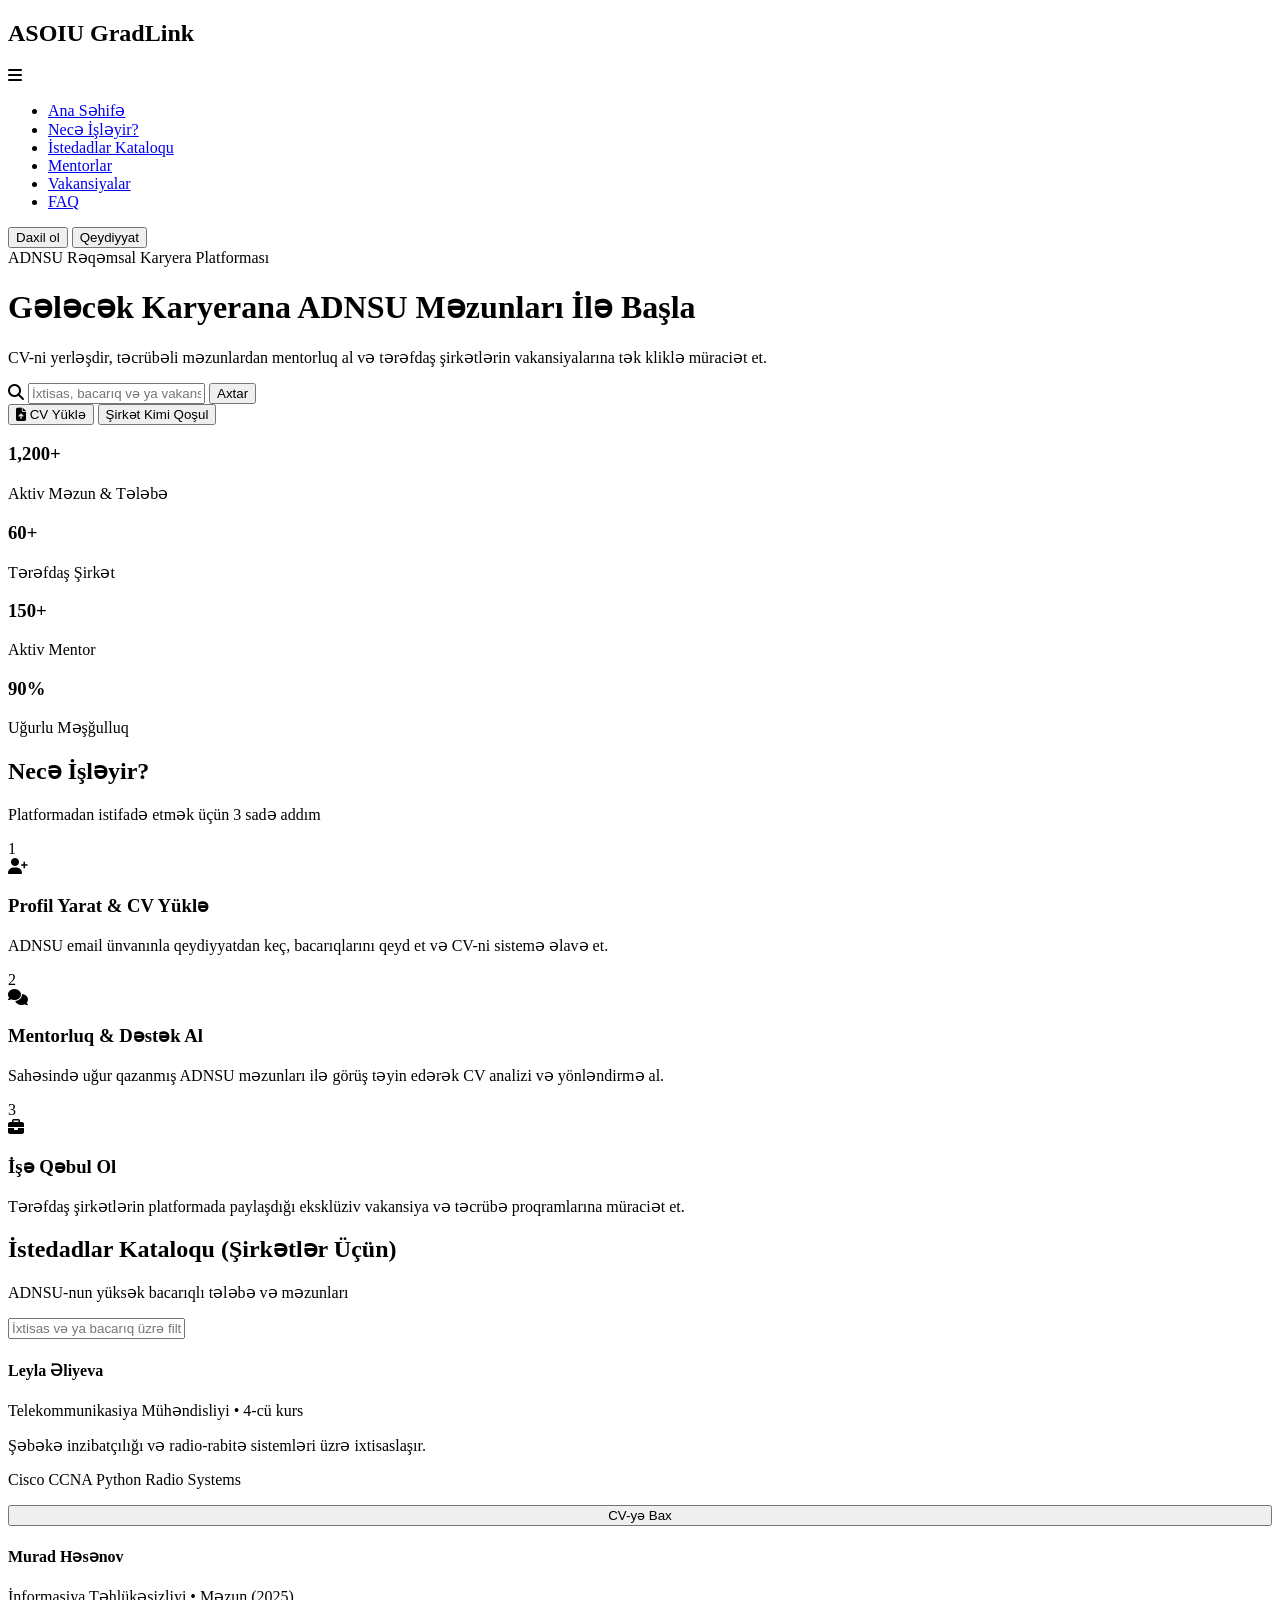
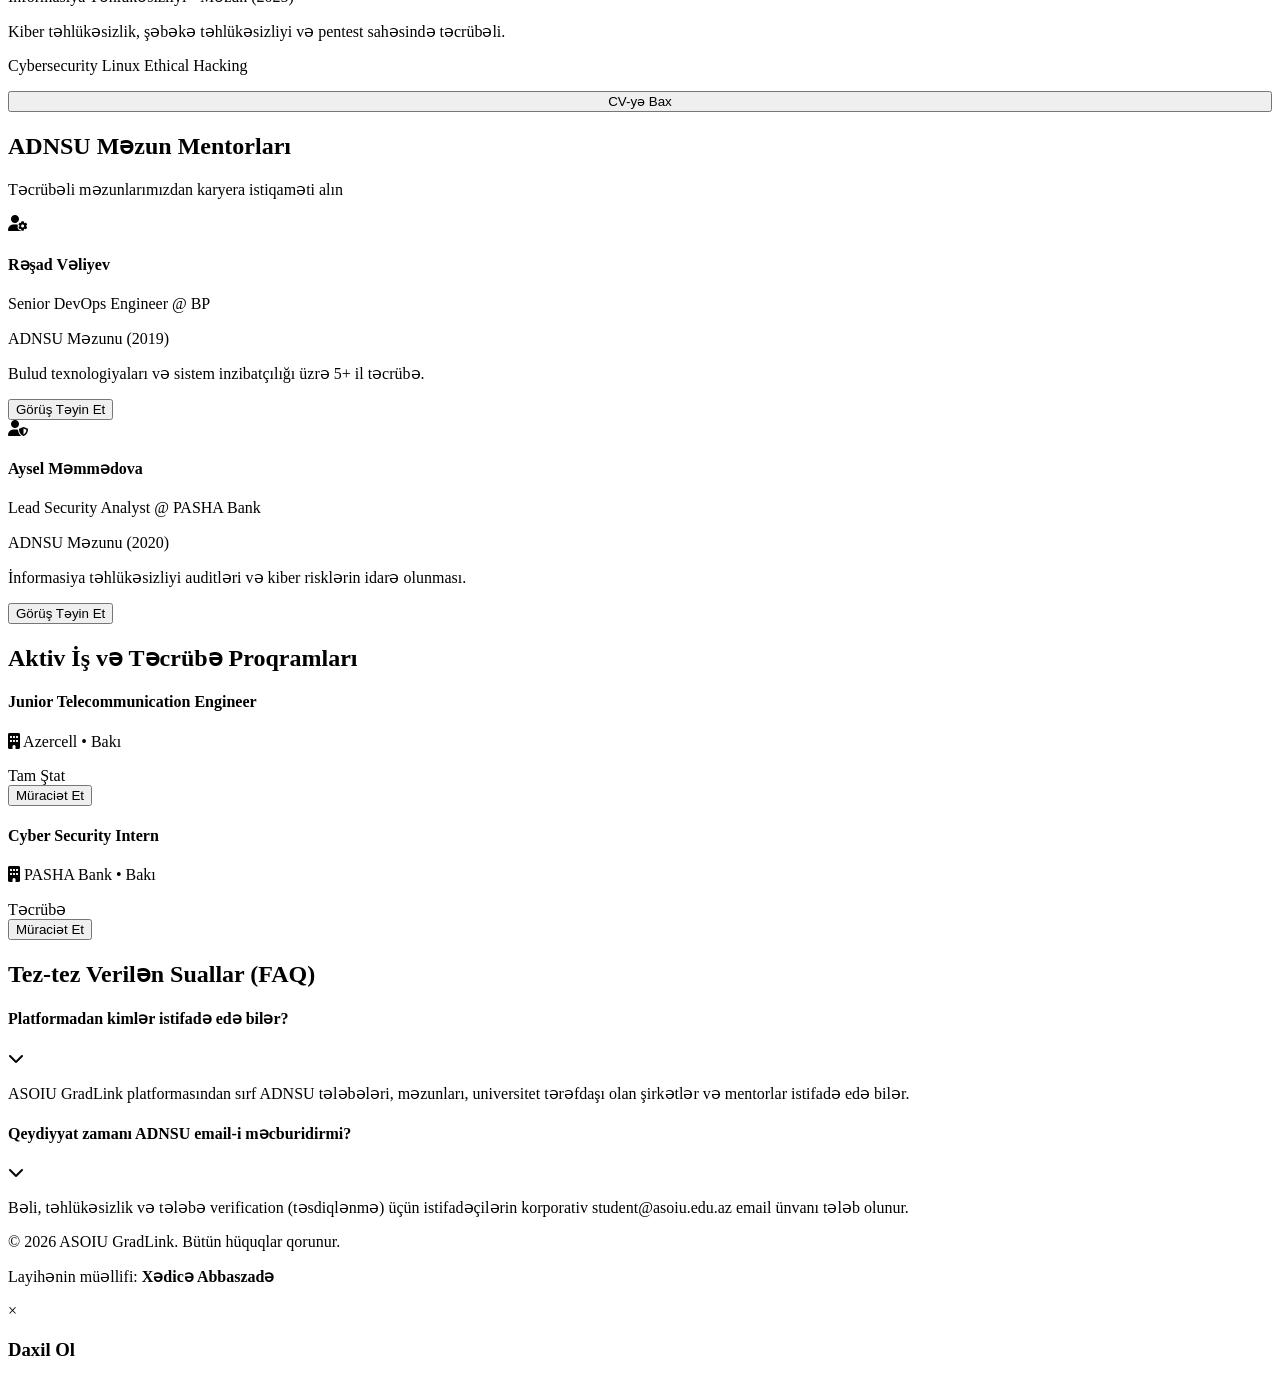
==== index.html @ 4b4f71f3 "Add initial index.html for ASOIU GradLink" ====
<!DOCTYPE html>
<html lang="az">
<head>
  <meta charset="UTF-8">
  <meta name="viewport" content="width=device-width, initial-scale=1.0">
  <title>ASOIU GradLink | Məzun və Karyera Portalı</title>
  <link rel="stylesheet" href="style.css">
  <link rel="stylesheet" href="https://cdnjs.cloudflare.com/ajax/libs/font-awesome/6.4.0/css/all.min.css">
</head>
<body>

  <!-- Navbar -->
  <nav class="navbar">
    <div class="logo">
      <h2>ASOIU <span>GradLink</span></h2>
    </div>
    
    <div class="menu-toggle" id="mobile-menu-btn">
      <i class="fa-solid fa-bars"></i>
    </div>

    <ul class="nav-links" id="nav-links">
      <li><a href="#hero" class="active">Ana Səhifə</a></li>
      <li><a href="#how-it-works">Necə İşləyir?</a></li>
      <li><a href="#talents">İstedadlar Kataloqu</a></li>
      <li><a href="#mentors">Mentorlar</a></li>
      <li><a href="#vacancies">Vakansiyalar</a></li>
      <li><a href="#faq">FAQ</a></li>
    </ul>

    <div class="nav-buttons">
      <button class="btn btn-outline" onclick="openModal('login')">Daxil ol</button>
      <button class="btn btn-accent" onclick="openModal('register')">Qeydiyyat</button>
    </div>
  </nav>

  <!-- Clean Minimal Hero Section -->
  <header id="hero" class="hero">
    <div class="hero-content">
      <span class="hero-badge">ADNSU Rəqəmsal Karyera Platforması</span>
      <h1>Gələcək Karyerana ADNSU Məzunları İlə Başla</h1>
      <p>CV-ni yerləşdir, təcrübəli məzunlardan mentorluq al və tərəfdaş şirkətlərin vakansiyalarına tək kliklə müraciət et.</p>
      
      <div class="hero-search-box">
        <i class="fa-solid fa-magnifying-glass search-icon"></i>
        <input type="text" id="heroSearchInput" placeholder="İxtisas, bacarıq və ya vakansiya axtar (məs: Telekommunikasiya, Python)...">
        <button class="btn btn-accent" onclick="searchFromHero()">Axtar</button>
      </div>

      <div class="hero-btns">
        <button class="btn btn-accent btn-lg" onclick="openModal('cv-upload')"><i class="fa-solid fa-file-arrow-up"></i> CV Yüklə</button>
        <button class="btn btn-outline-hero btn-lg" onclick="openModal('register')">Şirkət Kimi Qoşul</button>
      </div>
    </div>
  </header>

  <!-- Stats Bar -->
  <section class="stats-bar">
    <div class="stat-item">
      <h3>1,200+</h3>
      <p>Aktiv Məzun & Tələbə</p>
    </div>
    <div class="stat-item">
      <h3>60+</h3>
      <p>Tərəfdaş Şirkət</p>
    </div>
    <div class="stat-item">
      <h3>150+</h3>
      <p>Aktiv Mentor</p>
    </div>
    <div class="stat-item">
      <h3>90%</h3>
      <p>Uğurlu Məşğulluq</p>
    </div>
  </section>

  <!-- Necə İşləyir? Section -->
  <section id="how-it-works" class="how-section">
    <h2 class="section-title">Necə İşləyir?</h2>
    <p class="section-subtitle">Platformadan istifadə etmək üçün 3 sadə addım</p>
    
    <div class="steps-grid">
      <div class="step-card">
        <div class="step-num">1</div>
        <i class="fa-solid fa-user-plus step-icon"></i>
        <h3>Profil Yarat & CV Yüklə</h3>
        <p>ADNSU email ünvanınla qeydiyyatdan keç, bacarıqlarını qeyd et və CV-ni sistemə əlavə et.</p>
      </div>
      <div class="step-card">
        <div class="step-num">2</div>
        <i class="fa-solid fa-comments step-icon"></i>
        <h3>Mentorluq & Dəstək Al</h3>
        <p>Sahəsində uğur qazanmış ADNSU məzunları ilə görüş təyin edərək CV analizi və yönləndirmə al.</p>
      </div>
      <div class="step-card">
        <div class="step-num">3</div>
        <i class="fa-solid fa-briefcase step-icon"></i>
        <h3>İşə Qəbul Ol</h3>
        <p>Tərəfdaş şirkətlərin platformada paylaşdığı eksklüziv vakansiya və təcrübə proqramlarına müraciət et.</p>
      </div>
    </div>
  </section>

  <!-- Məzunlar və Tələbələr Kataloqu -->
  <section id="talents" class="talent-section">
    <h2 class="section-title">İstedadlar Kataloqu (Şirkətlər Üçün)</h2>
    <p class="section-subtitle">ADNSU-nun yüksək bacarıqlı tələbə və məzunları</p>
    
    <div class="filter-bar">
      <input type="text" id="searchInput" placeholder="İxtisas və ya bacarıq üzrə filtr et..." onkeyup="filterTalents()">
    </div>

    <div class="students-grid" id="studentsGrid">
      <div class="student-card" data-title="Telekommunikasiya Mühəndisliyi Python Networking">
        <div class="student-header">
          <h4>Leyla Əliyeva</h4>
          <p class="student-major">Telekommunikasiya Mühəndisliyi • 4-cü kurs</p>
        </div>
        <p>Şəbəkə inzibatçılığı və radio-rabitə sistemləri üzrə ixtisaslaşır.</p>
        <div class="skills-tags">
          <span class="tag">Cisco CCNA</span>
          <span class="tag">Python</span>
          <span class="tag">Radio Systems</span>
        </div>
        <button class="btn btn-outline" style="width: 100%; margin-top: 1rem;" onclick="alert('CV baxış rejimi tezliklə aktiv olacaq.')">CV-yə Bax</button>
      </div>

      <div class="student-card" data-title="İnformasiya Təhlükəsizliyi Cybersecurity Linux">
        <div class="student-header">
          <h4>Murad Həsənov</h4>
          <p class="student-major">İnformasiya Təhlükəsizliyi • Məzun (2025)</p>
        </div>
        <p>Kiber təhlükəsizlik, şəbəkə təhlükəsizliyi və pentest sahəsində təcrübəli.</p>
        <div class="skills-tags">
          <span class="tag">Cybersecurity</span>
          <span class="tag">Linux</span>
          <span class="tag">Ethical Hacking</span>
        </div>
        <button class="btn btn-outline" style="width: 100%; margin-top: 1rem;" onclick="alert('CV baxış rejimi tezliklə aktiv olacaq.')">CV-yə Bax</button>
      </div>
    </div>
  </section>

  <!-- Mentors Section -->
  <section id="mentors" class="mentors-section">
    <h2 class="section-title">ADNSU Məzun Mentorları</h2>
    <p class="section-subtitle">Təcrübəli məzunlarımızdan karyera istiqaməti alın</p>

    <div class="mentors-grid">
      <div class="mentor-card">
        <div class="mentor-info">
          <i class="fa-solid fa-user-gear mentor-avatar"></i>
          <div>
            <h4>Rəşad Vəliyev</h4>
            <p class="mentor-role">Senior DevOps Engineer @ BP</p>
            <p class="mentor-grad">ADNSU Məzunu (2019)</p>
          </div>
        </div>
        <p class="mentor-bio">Bulud texnologiyaları və sistem inzibatçılığı üzrə 5+ il təcrübə.</p>
        <button class="btn btn-accent-sm" onclick="alert('Mentorla sessiya təyin etmək üçün giriş edin.')">Görüş Təyin Et</button>
      </div>

      <div class="mentor-card">
        <div class="mentor-info">
          <i class="fa-solid fa-user-shield mentor-avatar"></i>
          <div>
            <h4>Aysel Məmmədova</h4>
            <p class="mentor-role">Lead Security Analyst @ PASHA Bank</p>
            <p class="mentor-grad">ADNSU Məzunu (2020)</p>
          </div>
        </div>
        <p class="mentor-bio">İnformasiya təhlükəsizliyi auditləri və kiber risklərin idarə olunması.</p>
        <button class="btn btn-accent-sm" onclick="alert('Mentorla sessiya təyin etmək üçün giriş edin.')">Görüş Təyin Et</button>
      </div>
    </div>
  </section>

  <!-- Vacancies Section -->
  <section id="vacancies" class="vacancies">
    <h2 class="section-title">Aktiv İş və Təcrübə Proqramları</h2>
    <div class="job-list">
      <div class="job-card">
        <div>
          <h4>Junior Telecommunication Engineer</h4>
          <p class="company-name"><i class="fa-solid fa-building"></i> Azercell • Bakı</p>
          <span class="badge">Tam Ştat</span>
        </div>
        <button class="btn btn-outline-sm" onclick="alert('Müraciətiniz qeydə alındı!')">Müraciət Et</button>
      </div>

      <div class="job-card">
        <div>
          <h4>Cyber Security Intern</h4>
          <p class="company-name"><i class="fa-solid fa-building"></i> PASHA Bank • Bakı</p>
          <span class="badge badge-intern">Təcrübə</span>
        </div>
        <button class="btn btn-outline-sm" onclick="alert('Müraciətiniz qeydə alındı!')">Müraciət Et</button>
      </div>
    </div>
  </section>

  <!-- FAQ Section -->
  <section id="faq" class="faq-section">
    <h2 class="section-title">Tez-tez Verilən Suallar (FAQ)</h2>
    <div class="faq-accordion">
      <div class="faq-item">
        <div class="faq-question" onclick="toggleFaq(this)">
          <h4>Platformadan kimlər istifadə edə bilər?</h4>
          <i class="fa-solid fa-chevron-down"></i>
        </div>
        <div class="faq-answer">
          <p>ASOIU GradLink platformasından sırf ADNSU tələbələri, məzunları, universitet tərəfdaşı olan şirkətlər və mentorlar istifadə edə bilər.</p>
        </div>
      </div>

      <div class="faq-item">
        <div class="faq-question" onclick="toggleFaq(this)">
          <h4>Qeydiyyat zamanı ADNSU email-i məcburidirmi?</h4>
          <i class="fa-solid fa-chevron-down"></i>
        </div>
        <div class="faq-answer">
          <p>Bəli, təhlükəsizlik və tələbə verification (təsdiqlənmə) üçün istifadəçilərin korporativ student@asoiu.edu.az email ünvanı tələb olunur.</p>
        </div>
      </div>
    </div>
  </section>

  <!-- Footer -->
  <footer>
    <div class="footer-content">
      <p>&copy; 2026 ASOIU GradLink. Bütün hüquqlar qorunur.</p>
      <p class="creator-credit">Layihənin müəllifi: <strong>Xədicə Abbaszadə</strong></p>
    </div>
  </footer>

  <!-- Dynamic Modal -->
  <div id="modal" class="modal">
    <div class="modal-content">
      <span class="close-btn" onclick="closeModal()">&times;</span>
      <h3 id="modal-title">Daxil Ol</h3>
      <form id="modal-form" class="modal-form" onsubmit="handleFormSubmit(event)">
      </form>
    </div>
  </div>

  <script src="script.js"></script>
</body>
</html>
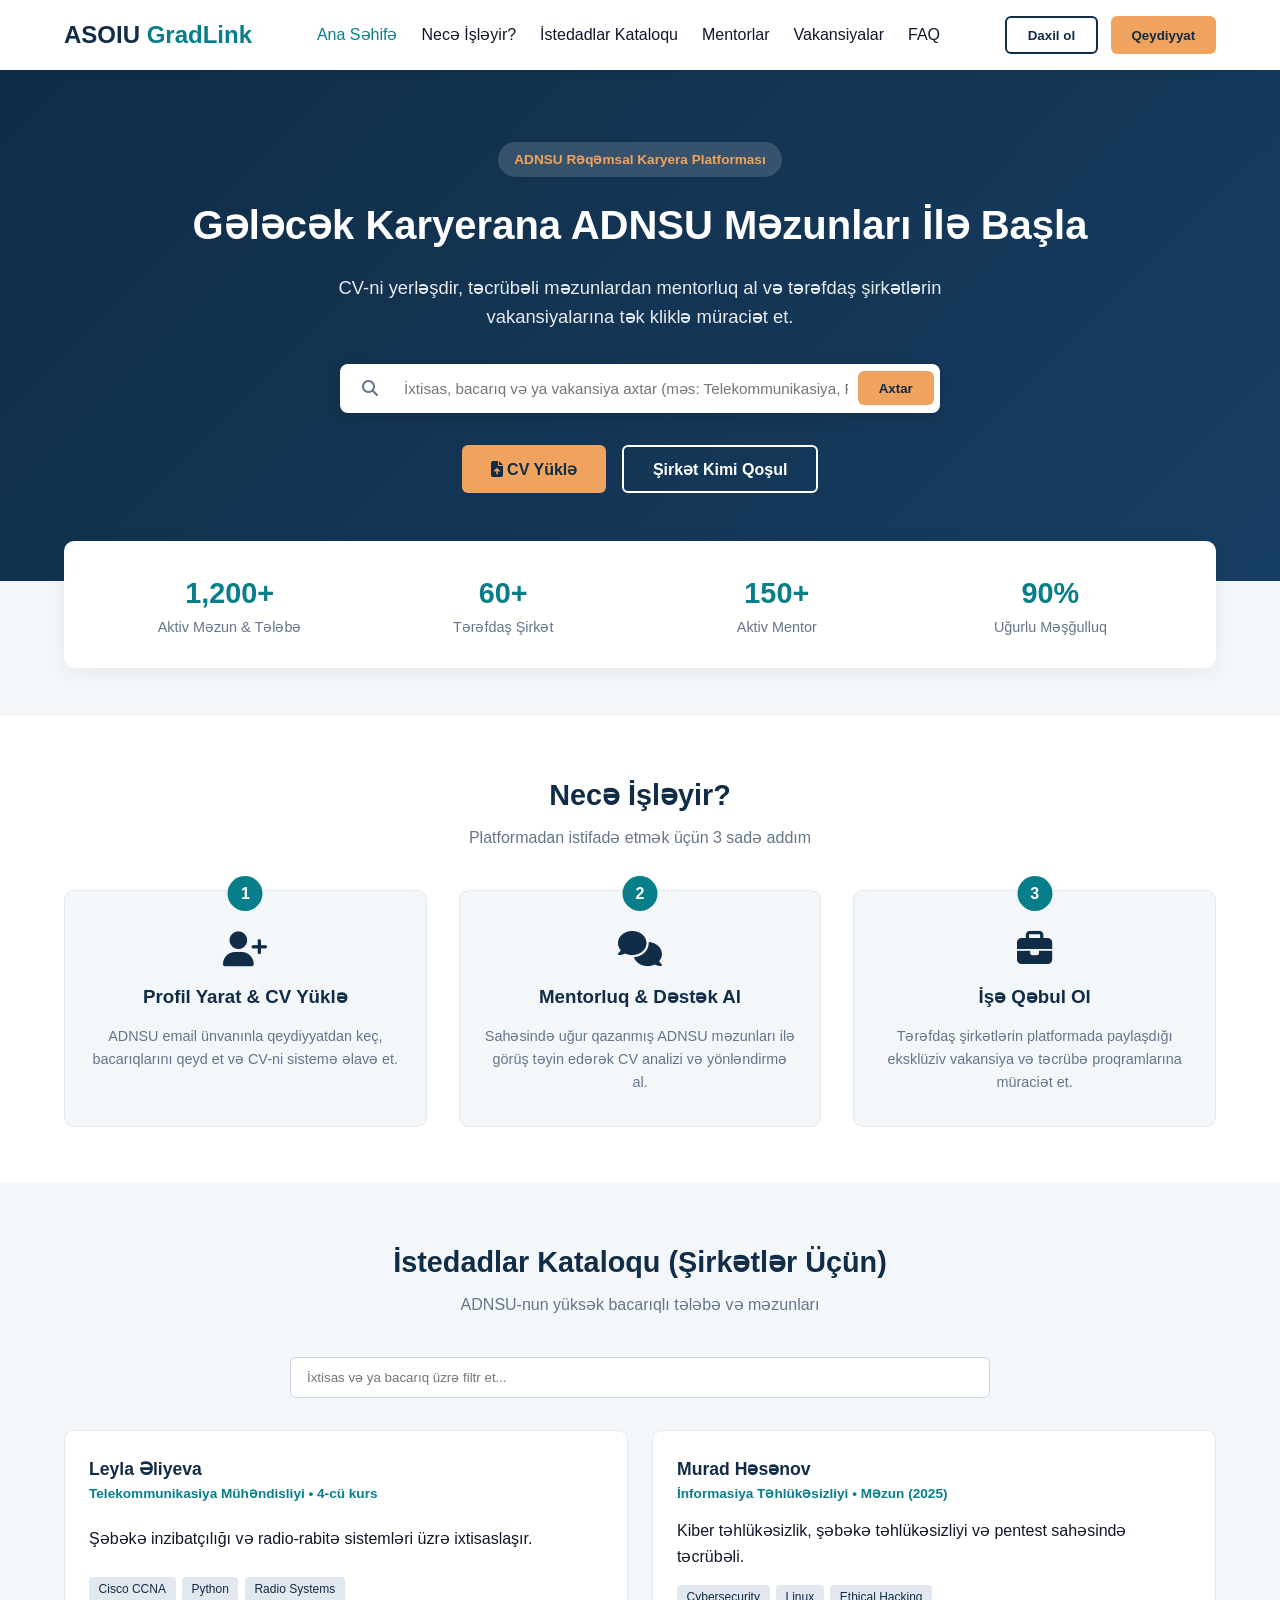
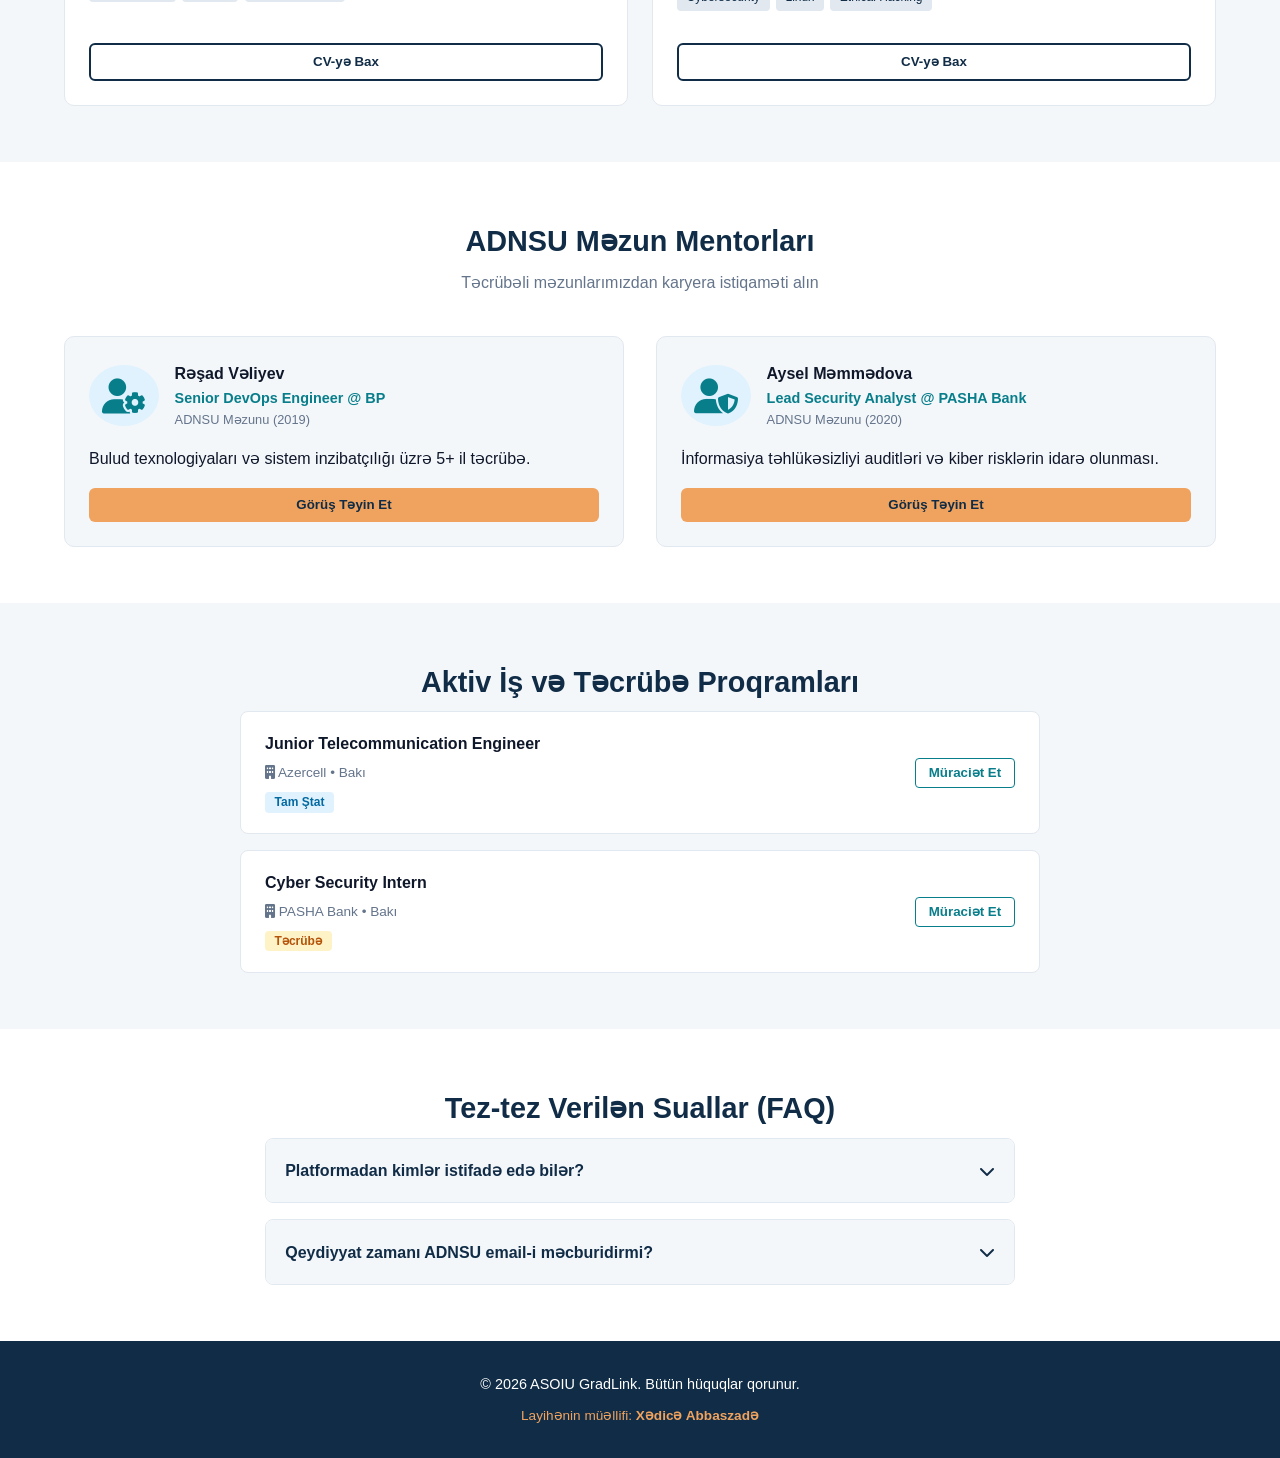
==== commit c687e5b4: "Add files via upload" ====
--- a/index.html
+++ b/index.html
@@ -1,248 +1,248 @@
-<!DOCTYPE html>
-<html lang="az">
-<head>
-  <meta charset="UTF-8">
-  <meta name="viewport" content="width=device-width, initial-scale=1.0">
-  <title>ASOIU GradLink | Məzun və Karyera Portalı</title>
-  <link rel="stylesheet" href="style.css">
-  <link rel="stylesheet" href="https://cdnjs.cloudflare.com/ajax/libs/font-awesome/6.4.0/css/all.min.css">
-</head>
-<body>
-
-  <!-- Navbar -->
-  <nav class="navbar">
-    <div class="logo">
-      <h2>ASOIU <span>GradLink</span></h2>
-    </div>
-    
-    <div class="menu-toggle" id="mobile-menu-btn">
-      <i class="fa-solid fa-bars"></i>
-    </div>
-
-    <ul class="nav-links" id="nav-links">
-      <li><a href="#hero" class="active">Ana Səhifə</a></li>
-      <li><a href="#how-it-works">Necə İşləyir?</a></li>
-      <li><a href="#talents">İstedadlar Kataloqu</a></li>
-      <li><a href="#mentors">Mentorlar</a></li>
-      <li><a href="#vacancies">Vakansiyalar</a></li>
-      <li><a href="#faq">FAQ</a></li>
-    </ul>
-
-    <div class="nav-buttons">
-      <button class="btn btn-outline" onclick="openModal('login')">Daxil ol</button>
-      <button class="btn btn-accent" onclick="openModal('register')">Qeydiyyat</button>
-    </div>
-  </nav>
-
-  <!-- Clean Minimal Hero Section -->
-  <header id="hero" class="hero">
-    <div class="hero-content">
-      <span class="hero-badge">ADNSU Rəqəmsal Karyera Platforması</span>
-      <h1>Gələcək Karyerana ADNSU Məzunları İlə Başla</h1>
-      <p>CV-ni yerləşdir, təcrübəli məzunlardan mentorluq al və tərəfdaş şirkətlərin vakansiyalarına tək kliklə müraciət et.</p>
-      
-      <div class="hero-search-box">
-        <i class="fa-solid fa-magnifying-glass search-icon"></i>
-        <input type="text" id="heroSearchInput" placeholder="İxtisas, bacarıq və ya vakansiya axtar (məs: Telekommunikasiya, Python)...">
-        <button class="btn btn-accent" onclick="searchFromHero()">Axtar</button>
-      </div>
-
-      <div class="hero-btns">
-        <button class="btn btn-accent btn-lg" onclick="openModal('cv-upload')"><i class="fa-solid fa-file-arrow-up"></i> CV Yüklə</button>
-        <button class="btn btn-outline-hero btn-lg" onclick="openModal('register')">Şirkət Kimi Qoşul</button>
-      </div>
-    </div>
-  </header>
-
-  <!-- Stats Bar -->
-  <section class="stats-bar">
-    <div class="stat-item">
-      <h3>1,200+</h3>
-      <p>Aktiv Məzun & Tələbə</p>
-    </div>
-    <div class="stat-item">
-      <h3>60+</h3>
-      <p>Tərəfdaş Şirkət</p>
-    </div>
-    <div class="stat-item">
-      <h3>150+</h3>
-      <p>Aktiv Mentor</p>
-    </div>
-    <div class="stat-item">
-      <h3>90%</h3>
-      <p>Uğurlu Məşğulluq</p>
-    </div>
-  </section>
-
-  <!-- Necə İşləyir? Section -->
-  <section id="how-it-works" class="how-section">
-    <h2 class="section-title">Necə İşləyir?</h2>
-    <p class="section-subtitle">Platformadan istifadə etmək üçün 3 sadə addım</p>
-    
-    <div class="steps-grid">
-      <div class="step-card">
-        <div class="step-num">1</div>
-        <i class="fa-solid fa-user-plus step-icon"></i>
-        <h3>Profil Yarat & CV Yüklə</h3>
-        <p>ADNSU email ünvanınla qeydiyyatdan keç, bacarıqlarını qeyd et və CV-ni sistemə əlavə et.</p>
-      </div>
-      <div class="step-card">
-        <div class="step-num">2</div>
-        <i class="fa-solid fa-comments step-icon"></i>
-        <h3>Mentorluq & Dəstək Al</h3>
-        <p>Sahəsində uğur qazanmış ADNSU məzunları ilə görüş təyin edərək CV analizi və yönləndirmə al.</p>
-      </div>
-      <div class="step-card">
-        <div class="step-num">3</div>
-        <i class="fa-solid fa-briefcase step-icon"></i>
-        <h3>İşə Qəbul Ol</h3>
-        <p>Tərəfdaş şirkətlərin platformada paylaşdığı eksklüziv vakansiya və təcrübə proqramlarına müraciət et.</p>
-      </div>
-    </div>
-  </section>
-
-  <!-- Məzunlar və Tələbələr Kataloqu -->
-  <section id="talents" class="talent-section">
-    <h2 class="section-title">İstedadlar Kataloqu (Şirkətlər Üçün)</h2>
-    <p class="section-subtitle">ADNSU-nun yüksək bacarıqlı tələbə və məzunları</p>
-    
-    <div class="filter-bar">
-      <input type="text" id="searchInput" placeholder="İxtisas və ya bacarıq üzrə filtr et..." onkeyup="filterTalents()">
-    </div>
-
-    <div class="students-grid" id="studentsGrid">
-      <div class="student-card" data-title="Telekommunikasiya Mühəndisliyi Python Networking">
-        <div class="student-header">
-          <h4>Leyla Əliyeva</h4>
-          <p class="student-major">Telekommunikasiya Mühəndisliyi • 4-cü kurs</p>
-        </div>
-        <p>Şəbəkə inzibatçılığı və radio-rabitə sistemləri üzrə ixtisaslaşır.</p>
-        <div class="skills-tags">
-          <span class="tag">Cisco CCNA</span>
-          <span class="tag">Python</span>
-          <span class="tag">Radio Systems</span>
-        </div>
-        <button class="btn btn-outline" style="width: 100%; margin-top: 1rem;" onclick="alert('CV baxış rejimi tezliklə aktiv olacaq.')">CV-yə Bax</button>
-      </div>
-
-      <div class="student-card" data-title="İnformasiya Təhlükəsizliyi Cybersecurity Linux">
-        <div class="student-header">
-          <h4>Murad Həsənov</h4>
-          <p class="student-major">İnformasiya Təhlükəsizliyi • Məzun (2025)</p>
-        </div>
-        <p>Kiber təhlükəsizlik, şəbəkə təhlükəsizliyi və pentest sahəsində təcrübəli.</p>
-        <div class="skills-tags">
-          <span class="tag">Cybersecurity</span>
-          <span class="tag">Linux</span>
-          <span class="tag">Ethical Hacking</span>
-        </div>
-        <button class="btn btn-outline" style="width: 100%; margin-top: 1rem;" onclick="alert('CV baxış rejimi tezliklə aktiv olacaq.')">CV-yə Bax</button>
-      </div>
-    </div>
-  </section>
-
-  <!-- Mentors Section -->
-  <section id="mentors" class="mentors-section">
-    <h2 class="section-title">ADNSU Məzun Mentorları</h2>
-    <p class="section-subtitle">Təcrübəli məzunlarımızdan karyera istiqaməti alın</p>
-
-    <div class="mentors-grid">
-      <div class="mentor-card">
-        <div class="mentor-info">
-          <i class="fa-solid fa-user-gear mentor-avatar"></i>
-          <div>
-            <h4>Rəşad Vəliyev</h4>
-            <p class="mentor-role">Senior DevOps Engineer @ BP</p>
-            <p class="mentor-grad">ADNSU Məzunu (2019)</p>
-          </div>
-        </div>
-        <p class="mentor-bio">Bulud texnologiyaları və sistem inzibatçılığı üzrə 5+ il təcrübə.</p>
-        <button class="btn btn-accent-sm" onclick="alert('Mentorla sessiya təyin etmək üçün giriş edin.')">Görüş Təyin Et</button>
-      </div>
-
-      <div class="mentor-card">
-        <div class="mentor-info">
-          <i class="fa-solid fa-user-shield mentor-avatar"></i>
-          <div>
-            <h4>Aysel Məmmədova</h4>
-            <p class="mentor-role">Lead Security Analyst @ PASHA Bank</p>
-            <p class="mentor-grad">ADNSU Məzunu (2020)</p>
-          </div>
-        </div>
-        <p class="mentor-bio">İnformasiya təhlükəsizliyi auditləri və kiber risklərin idarə olunması.</p>
-        <button class="btn btn-accent-sm" onclick="alert('Mentorla sessiya təyin etmək üçün giriş edin.')">Görüş Təyin Et</button>
-      </div>
-    </div>
-  </section>
-
-  <!-- Vacancies Section -->
-  <section id="vacancies" class="vacancies">
-    <h2 class="section-title">Aktiv İş və Təcrübə Proqramları</h2>
-    <div class="job-list">
-      <div class="job-card">
-        <div>
-          <h4>Junior Telecommunication Engineer</h4>
-          <p class="company-name"><i class="fa-solid fa-building"></i> Azercell • Bakı</p>
-          <span class="badge">Tam Ştat</span>
-        </div>
-        <button class="btn btn-outline-sm" onclick="alert('Müraciətiniz qeydə alındı!')">Müraciət Et</button>
-      </div>
-
-      <div class="job-card">
-        <div>
-          <h4>Cyber Security Intern</h4>
-          <p class="company-name"><i class="fa-solid fa-building"></i> PASHA Bank • Bakı</p>
-          <span class="badge badge-intern">Təcrübə</span>
-        </div>
-        <button class="btn btn-outline-sm" onclick="alert('Müraciətiniz qeydə alındı!')">Müraciət Et</button>
-      </div>
-    </div>
-  </section>
-
-  <!-- FAQ Section -->
-  <section id="faq" class="faq-section">
-    <h2 class="section-title">Tez-tez Verilən Suallar (FAQ)</h2>
-    <div class="faq-accordion">
-      <div class="faq-item">
-        <div class="faq-question" onclick="toggleFaq(this)">
-          <h4>Platformadan kimlər istifadə edə bilər?</h4>
-          <i class="fa-solid fa-chevron-down"></i>
-        </div>
-        <div class="faq-answer">
-          <p>ASOIU GradLink platformasından sırf ADNSU tələbələri, məzunları, universitet tərəfdaşı olan şirkətlər və mentorlar istifadə edə bilər.</p>
-        </div>
-      </div>
-
-      <div class="faq-item">
-        <div class="faq-question" onclick="toggleFaq(this)">
-          <h4>Qeydiyyat zamanı ADNSU email-i məcburidirmi?</h4>
-          <i class="fa-solid fa-chevron-down"></i>
-        </div>
-        <div class="faq-answer">
-          <p>Bəli, təhlükəsizlik və tələbə verification (təsdiqlənmə) üçün istifadəçilərin korporativ student@asoiu.edu.az email ünvanı tələb olunur.</p>
-        </div>
-      </div>
-    </div>
-  </section>
-
-  <!-- Footer -->
-  <footer>
-    <div class="footer-content">
-      <p>&copy; 2026 ASOIU GradLink. Bütün hüquqlar qorunur.</p>
-      <p class="creator-credit">Layihənin müəllifi: <strong>Xədicə Abbaszadə</strong></p>
-    </div>
-  </footer>
-
-  <!-- Dynamic Modal -->
-  <div id="modal" class="modal">
-    <div class="modal-content">
-      <span class="close-btn" onclick="closeModal()">&times;</span>
-      <h3 id="modal-title">Daxil Ol</h3>
-      <form id="modal-form" class="modal-form" onsubmit="handleFormSubmit(event)">
-      </form>
-    </div>
-  </div>
-
-  <script src="script.js"></script>
-</body>
-</html>
+<!DOCTYPE html>
+<html lang="az">
+<head>
+  <meta charset="UTF-8">
+  <meta name="viewport" content="width=device-width, initial-scale=1.0">
+  <title>ASOIU GradLink | Məzun və Karyera Portalı</title>
+  <link rel="stylesheet" href="style.css">
+  <link rel="stylesheet" href="https://cdnjs.cloudflare.com/ajax/libs/font-awesome/6.4.0/css/all.min.css">
+</head>
+<body>
+
+  <!-- Navbar -->
+  <nav class="navbar">
+    <div class="logo">
+      <h2>ASOIU <span>GradLink</span></h2>
+    </div>
+    
+    <div class="menu-toggle" id="mobile-menu-btn">
+      <i class="fa-solid fa-bars"></i>
+    </div>
+
+    <ul class="nav-links" id="nav-links">
+      <li><a href="#hero" class="active">Ana Səhifə</a></li>
+      <li><a href="#how-it-works">Necə İşləyir?</a></li>
+      <li><a href="#talents">İstedadlar Kataloqu</a></li>
+      <li><a href="#mentors">Mentorlar</a></li>
+      <li><a href="#vacancies">Vakansiyalar</a></li>
+      <li><a href="#faq">FAQ</a></li>
+    </ul>
+
+    <div class="nav-buttons">
+      <button class="btn btn-outline" onclick="openModal('login')">Daxil ol</button>
+      <button class="btn btn-accent" onclick="openModal('register')">Qeydiyyat</button>
+    </div>
+  </nav>
+
+  <!-- Clean Minimal Hero Section -->
+  <header id="hero" class="hero">
+    <div class="hero-content">
+      <span class="hero-badge">ADNSU Rəqəmsal Karyera Platforması</span>
+      <h1>Gələcək Karyerana ADNSU Məzunları İlə Başla</h1>
+      <p>CV-ni yerləşdir, təcrübəli məzunlardan mentorluq al və tərəfdaş şirkətlərin vakansiyalarına tək kliklə müraciət et.</p>
+      
+      <div class="hero-search-box">
+        <i class="fa-solid fa-magnifying-glass search-icon"></i>
+        <input type="text" id="heroSearchInput" placeholder="İxtisas, bacarıq və ya vakansiya axtar (məs: Telekommunikasiya, Python)...">
+        <button class="btn btn-accent" onclick="searchFromHero()">Axtar</button>
+      </div>
+
+      <div class="hero-btns">
+        <button class="btn btn-accent btn-lg" onclick="openModal('cv-upload')"><i class="fa-solid fa-file-arrow-up"></i> CV Yüklə</button>
+        <button class="btn btn-outline-hero btn-lg" onclick="openModal('register')">Şirkət Kimi Qoşul</button>
+      </div>
+    </div>
+  </header>
+
+  <!-- Stats Bar -->
+  <section class="stats-bar">
+    <div class="stat-item">
+      <h3>1,200+</h3>
+      <p>Aktiv Məzun & Tələbə</p>
+    </div>
+    <div class="stat-item">
+      <h3>60+</h3>
+      <p>Tərəfdaş Şirkət</p>
+    </div>
+    <div class="stat-item">
+      <h3>150+</h3>
+      <p>Aktiv Mentor</p>
+    </div>
+    <div class="stat-item">
+      <h3>90%</h3>
+      <p>Uğurlu Məşğulluq</p>
+    </div>
+  </section>
+
+  <!-- Necə İşləyir? Section -->
+  <section id="how-it-works" class="how-section">
+    <h2 class="section-title">Necə İşləyir?</h2>
+    <p class="section-subtitle">Platformadan istifadə etmək üçün 3 sadə addım</p>
+    
+    <div class="steps-grid">
+      <div class="step-card">
+        <div class="step-num">1</div>
+        <i class="fa-solid fa-user-plus step-icon"></i>
+        <h3>Profil Yarat & CV Yüklə</h3>
+        <p>ADNSU email ünvanınla qeydiyyatdan keç, bacarıqlarını qeyd et və CV-ni sistemə əlavə et.</p>
+      </div>
+      <div class="step-card">
+        <div class="step-num">2</div>
+        <i class="fa-solid fa-comments step-icon"></i>
+        <h3>Mentorluq & Dəstək Al</h3>
+        <p>Sahəsində uğur qazanmış ADNSU məzunları ilə görüş təyin edərək CV analizi və yönləndirmə al.</p>
+      </div>
+      <div class="step-card">
+        <div class="step-num">3</div>
+        <i class="fa-solid fa-briefcase step-icon"></i>
+        <h3>İşə Qəbul Ol</h3>
+        <p>Tərəfdaş şirkətlərin platformada paylaşdığı eksklüziv vakansiya və təcrübə proqramlarına müraciət et.</p>
+      </div>
+    </div>
+  </section>
+
+  <!-- Məzunlar və Tələbələr Kataloqu -->
+  <section id="talents" class="talent-section">
+    <h2 class="section-title">İstedadlar Kataloqu (Şirkətlər Üçün)</h2>
+    <p class="section-subtitle">ADNSU-nun yüksək bacarıqlı tələbə və məzunları</p>
+    
+    <div class="filter-bar">
+      <input type="text" id="searchInput" placeholder="İxtisas və ya bacarıq üzrə filtr et..." onkeyup="filterTalents()">
+    </div>
+
+    <div class="students-grid" id="studentsGrid">
+      <div class="student-card" data-title="Telekommunikasiya Mühəndisliyi Python Networking">
+        <div class="student-header">
+          <h4>Leyla Əliyeva</h4>
+          <p class="student-major">Telekommunikasiya Mühəndisliyi • 4-cü kurs</p>
+        </div>
+        <p>Şəbəkə inzibatçılığı və radio-rabitə sistemləri üzrə ixtisaslaşır.</p>
+        <div class="skills-tags">
+          <span class="tag">Cisco CCNA</span>
+          <span class="tag">Python</span>
+          <span class="tag">Radio Systems</span>
+        </div>
+        <button class="btn btn-outline" style="width: 100%; margin-top: 1rem;" onclick="alert('CV baxış rejimi tezliklə aktiv olacaq.')">CV-yə Bax</button>
+      </div>
+
+      <div class="student-card" data-title="İnformasiya Təhlükəsizliyi Cybersecurity Linux">
+        <div class="student-header">
+          <h4>Murad Həsənov</h4>
+          <p class="student-major">İnformasiya Təhlükəsizliyi • Məzun (2025)</p>
+        </div>
+        <p>Kiber təhlükəsizlik, şəbəkə təhlükəsizliyi və pentest sahəsində təcrübəli.</p>
+        <div class="skills-tags">
+          <span class="tag">Cybersecurity</span>
+          <span class="tag">Linux</span>
+          <span class="tag">Ethical Hacking</span>
+        </div>
+        <button class="btn btn-outline" style="width: 100%; margin-top: 1rem;" onclick="alert('CV baxış rejimi tezliklə aktiv olacaq.')">CV-yə Bax</button>
+      </div>
+    </div>
+  </section>
+
+  <!-- Mentors Section -->
+  <section id="mentors" class="mentors-section">
+    <h2 class="section-title">ADNSU Məzun Mentorları</h2>
+    <p class="section-subtitle">Təcrübəli məzunlarımızdan karyera istiqaməti alın</p>
+
+    <div class="mentors-grid">
+      <div class="mentor-card">
+        <div class="mentor-info">
+          <i class="fa-solid fa-user-gear mentor-avatar"></i>
+          <div>
+            <h4>Rəşad Vəliyev</h4>
+            <p class="mentor-role">Senior DevOps Engineer @ BP</p>
+            <p class="mentor-grad">ADNSU Məzunu (2019)</p>
+          </div>
+        </div>
+        <p class="mentor-bio">Bulud texnologiyaları və sistem inzibatçılığı üzrə 5+ il təcrübə.</p>
+        <button class="btn btn-accent-sm" onclick="alert('Mentorla sessiya təyin etmək üçün giriş edin.')">Görüş Təyin Et</button>
+      </div>
+
+      <div class="mentor-card">
+        <div class="mentor-info">
+          <i class="fa-solid fa-user-shield mentor-avatar"></i>
+          <div>
+            <h4>Aysel Məmmədova</h4>
+            <p class="mentor-role">Lead Security Analyst @ PASHA Bank</p>
+            <p class="mentor-grad">ADNSU Məzunu (2020)</p>
+          </div>
+        </div>
+        <p class="mentor-bio">İnformasiya təhlükəsizliyi auditləri və kiber risklərin idarə olunması.</p>
+        <button class="btn btn-accent-sm" onclick="alert('Mentorla sessiya təyin etmək üçün giriş edin.')">Görüş Təyin Et</button>
+      </div>
+    </div>
+  </section>
+
+  <!-- Vacancies Section -->
+  <section id="vacancies" class="vacancies">
+    <h2 class="section-title">Aktiv İş və Təcrübə Proqramları</h2>
+    <div class="job-list">
+      <div class="job-card">
+        <div>
+          <h4>Junior Telecommunication Engineer</h4>
+          <p class="company-name"><i class="fa-solid fa-building"></i> Azercell • Bakı</p>
+          <span class="badge">Tam Ştat</span>
+        </div>
+        <button class="btn btn-outline-sm" onclick="alert('Müraciətiniz qeydə alındı!')">Müraciət Et</button>
+      </div>
+
+      <div class="job-card">
+        <div>
+          <h4>Cyber Security Intern</h4>
+          <p class="company-name"><i class="fa-solid fa-building"></i> PASHA Bank • Bakı</p>
+          <span class="badge badge-intern">Təcrübə</span>
+        </div>
+        <button class="btn btn-outline-sm" onclick="alert('Müraciətiniz qeydə alındı!')">Müraciət Et</button>
+      </div>
+    </div>
+  </section>
+
+  <!-- FAQ Section -->
+  <section id="faq" class="faq-section">
+    <h2 class="section-title">Tez-tez Verilən Suallar (FAQ)</h2>
+    <div class="faq-accordion">
+      <div class="faq-item">
+        <div class="faq-question" onclick="toggleFaq(this)">
+          <h4>Platformadan kimlər istifadə edə bilər?</h4>
+          <i class="fa-solid fa-chevron-down"></i>
+        </div>
+        <div class="faq-answer">
+          <p>ASOIU GradLink platformasından sırf ADNSU tələbələri, məzunları, universitet tərəfdaşı olan şirkətlər və mentorlar istifadə edə bilər.</p>
+        </div>
+      </div>
+
+      <div class="faq-item">
+        <div class="faq-question" onclick="toggleFaq(this)">
+          <h4>Qeydiyyat zamanı ADNSU email-i məcburidirmi?</h4>
+          <i class="fa-solid fa-chevron-down"></i>
+        </div>
+        <div class="faq-answer">
+          <p>Bəli, təhlükəsizlik və tələbə verification (təsdiqlənmə) üçün istifadəçilərin korporativ student@asoiu.edu.az email ünvanı tələb olunur.</p>
+        </div>
+      </div>
+    </div>
+  </section>
+
+  <!-- Footer -->
+  <footer>
+    <div class="footer-content">
+      <p>&copy; 2026 ASOIU GradLink. Bütün hüquqlar qorunur.</p>
+      <p class="creator-credit">Layihənin müəllifi: <strong>Xədicə Abbaszadə</strong></p>
+    </div>
+  </footer>
+
+  <!-- Dynamic Modal -->
+  <div id="modal" class="modal">
+    <div class="modal-content">
+      <span class="close-btn" onclick="closeModal()">&times;</span>
+      <h3 id="modal-title">Daxil Ol</h3>
+      <form id="modal-form" class="modal-form" onsubmit="handleFormSubmit(event)">
+      </form>
+    </div>
+  </div>
+
+  <script src="script.js"></script>
+</body>
+</html>
--- a/style.css
+++ b/style.css
@@ -0,0 +1,642 @@
+:root {
+  --primary: #102C46;     /* Deep Navy */
+  --teal: #087E8B;        /* Teal */
+  --accent: #F0A35E;      /* Warm Orange */
+  --bg-light: #F4F7FA;    /* Soft White */
+  --dark: #0f172a;
+  --white: #ffffff;
+  --gray: #64748b;
+  --transition: all 0.3s ease;
+}
+
+* {
+  box-sizing: border-box;
+  margin: 0;
+  padding: 0;
+  font-family: 'Segoe UI', Tahoma, Geneva, Verdana, sans-serif;
+}
+
+body {
+  background-color: var(--bg-light);
+  color: var(--dark);
+  line-height: 1.6;
+}
+
+/* Navbar & Responsive Hamburger */
+.navbar {
+  display: flex;
+  justify-content: space-between;
+  align-items: center;
+  padding: 1rem 5%;
+  background: var(--white);
+  box-shadow: 0 2px 10px rgba(0,0,0,0.05);
+  position: sticky;
+  top: 0;
+  z-index: 1000;
+}
+
+.logo h2 {
+  color: var(--primary);
+  font-size: 1.5rem;
+  font-weight: 700;
+}
+
+.logo span {
+  color: var(--teal);
+}
+
+.nav-links {
+  display: flex;
+  list-style: none;
+  gap: 1.5rem;
+}
+
+.nav-links a {
+  text-decoration: none;
+  color: var(--dark);
+  font-weight: 500;
+  transition: var(--transition);
+}
+
+.nav-links a:hover, .nav-links a.active {
+  color: var(--teal);
+}
+
+.nav-buttons {
+  display: flex;
+  gap: 0.8rem;
+}
+
+.menu-toggle {
+  display: none;
+  font-size: 1.5rem;
+  color: var(--primary);
+  cursor: pointer;
+}
+
+/* Buttons & Hover Effects */
+.btn {
+  padding: 0.6rem 1.3rem;
+  border-radius: 6px;
+  border: none;
+  cursor: pointer;
+  font-weight: 600;
+  transition: var(--transition);
+}
+
+.btn-accent {
+  background-color: var(--accent);
+  color: var(--primary);
+}
+
+.btn-accent:hover {
+  background-color: #e0924b;
+  transform: translateY(-2px);
+  box-shadow: 0 4px 12px rgba(240, 163, 94, 0.3);
+}
+
+.btn-accent-sm {
+  background-color: var(--accent);
+  color: var(--primary);
+  padding: 0.6rem;
+  border: none;
+  border-radius: 6px;
+  font-weight: 600;
+  cursor: pointer;
+  width: 100%;
+  margin-top: 1rem;
+  transition: var(--transition);
+}
+
+.btn-accent-sm:hover {
+  background-color: #e0924b;
+}
+
+.btn-outline {
+  background: transparent;
+  border: 2px solid var(--primary);
+  color: var(--primary);
+}
+
+.btn-outline:hover {
+  background: var(--primary);
+  color: var(--white);
+  transform: translateY(-2px);
+}
+
+.btn-outline-hero {
+  background: transparent;
+  border: 2px solid var(--white);
+  color: var(--white);
+}
+
+.btn-outline-hero:hover {
+  background: var(--white);
+  color: var(--primary);
+}
+
+.btn-lg {
+  padding: 0.8rem 1.8rem;
+  font-size: 1rem;
+}
+
+/* Minimal Hero Section */
+.hero {
+  background: linear-gradient(135deg, var(--primary) 0%, #173e63 100%);
+  color: var(--white);
+  padding: 4.5rem 5% 5.5rem;
+  text-align: center;
+}
+
+.hero-badge {
+  background: rgba(255, 255, 255, 0.15);
+  color: var(--accent);
+  padding: 0.4rem 1rem;
+  border-radius: 20px;
+  font-size: 0.85rem;
+  font-weight: 600;
+  display: inline-block;
+  margin-bottom: 1rem;
+}
+
+.hero-content h1 {
+  font-size: 2.5rem;
+  margin-bottom: 1rem;
+}
+
+.hero-content p {
+  font-size: 1.15rem;
+  max-width: 650px;
+  margin: 0 auto 2rem;
+  opacity: 0.9;
+}
+
+.hero-search-box {
+  display: flex;
+  align-items: center;
+  background: var(--white);
+  max-width: 600px;
+  margin: 0 auto 2rem;
+  padding: 0.4rem;
+  border-radius: 8px;
+  box-shadow: 0 4px 15px rgba(0,0,0,0.15);
+}
+
+.search-icon {
+  color: var(--gray);
+  padding: 0 1rem;
+}
+
+.hero-search-box input {
+  border: none;
+  outline: none;
+  width: 100%;
+  padding: 0.6rem;
+  font-size: 0.95rem;
+}
+
+.hero-btns {
+  display: flex;
+  justify-content: center;
+  gap: 1rem;
+  flex-wrap: wrap;
+}
+
+/* Stats Bar */
+.stats-bar {
+  display: grid;
+  grid-template-columns: repeat(auto-fit, minmax(150px, 1fr));
+  background: var(--white);
+  margin: -2.5rem 5% 3rem;
+  padding: 1.8rem;
+  border-radius: 10px;
+  box-shadow: 0 4px 20px rgba(0,0,0,0.06);
+  text-align: center;
+}
+
+.stat-item h3 {
+  font-size: 1.8rem;
+  color: var(--teal);
+}
+
+.stat-item p {
+  color: var(--gray);
+  font-size: 0.9rem;
+}
+
+/* Common Section */
+section {
+  padding: 3.5rem 5%;
+}
+
+.section-title {
+  text-align: center;
+  font-size: 1.8rem;
+  color: var(--primary);
+  margin-bottom: 0.4rem;
+}
+
+.section-subtitle {
+  text-align: center;
+  color: var(--gray);
+  margin-bottom: 2.5rem;
+}
+
+/* How It Works */
+.how-section {
+  background: var(--white);
+}
+
+.steps-grid {
+  display: grid;
+  grid-template-columns: repeat(auto-fit, minmax(260px, 1fr));
+  gap: 2rem;
+}
+
+.step-card {
+  position: relative;
+  background: var(--bg-light);
+  padding: 2.5rem 1.5rem 2rem;
+  border-radius: 10px;
+  text-align: center;
+  transition: var(--transition);
+  border: 1px solid #e2e8f0;
+}
+
+.step-card:hover {
+  transform: translateY(-5px);
+  box-shadow: 0 8px 20px rgba(0,0,0,0.06);
+}
+
+.step-num {
+  position: absolute;
+  top: -15px;
+  left: 50%;
+  transform: translateX(-50%);
+  background: var(--teal);
+  color: var(--white);
+  width: 35px;
+  height: 35px;
+  border-radius: 50%;
+  display: flex;
+  align-items: center;
+  justify-content: center;
+  font-weight: 700;
+}
+
+.step-icon {
+  font-size: 2.2rem;
+  color: var(--primary);
+  margin-bottom: 1rem;
+}
+
+.step-card h3 {
+  margin-bottom: 0.8rem;
+  color: var(--primary);
+}
+
+.step-card p {
+  color: var(--gray);
+  font-size: 0.9rem;
+}
+
+/* Talent Directory */
+.talent-section {
+  background-color: var(--bg-light);
+}
+
+.filter-bar {
+  display: flex;
+  gap: 1rem;
+  max-width: 700px;
+  margin: 0 auto 2rem;
+}
+
+.filter-bar input {
+  padding: 0.75rem 1rem;
+  border: 1px solid #cbd5e1;
+  border-radius: 6px;
+  width: 100%;
+}
+
+.students-grid {
+  display: grid;
+  grid-template-columns: repeat(auto-fit, minmax(270px, 1fr));
+  gap: 1.5rem;
+}
+
+.student-card {
+  border: 1px solid #e2e8f0;
+  border-radius: 10px;
+  padding: 1.5rem;
+  background: var(--white);
+  display: flex;
+  flex-direction: column;
+  justify-content: space-between;
+  transition: var(--transition);
+}
+
+.student-card:hover {
+  transform: translateY(-4px);
+  box-shadow: 0 6px 15px rgba(0,0,0,0.05);
+}
+
+.student-header h4 {
+  color: var(--primary);
+  font-size: 1.1rem;
+}
+
+.student-major {
+  color: var(--teal);
+  font-size: 0.85rem;
+  font-weight: 600;
+  margin-bottom: 0.8rem;
+}
+
+.skills-tags {
+  display: flex;
+  flex-wrap: wrap;
+  gap: 0.4rem;
+  margin: 1rem 0;
+}
+
+.tag {
+  background: #e2e8f0;
+  color: var(--primary);
+  font-size: 0.75rem;
+  padding: 0.2rem 0.6rem;
+  border-radius: 4px;
+}
+
+/* Mentors Section */
+.mentors-section {
+  background-color: var(--white);
+}
+
+.mentors-grid {
+  display: grid;
+  grid-template-columns: repeat(auto-fit, minmax(300px, 1fr));
+  gap: 2rem;
+}
+
+.mentor-card {
+  background: var(--bg-light);
+  border-radius: 10px;
+  padding: 1.5rem;
+  border: 1px solid #e2e8f0;
+  transition: var(--transition);
+}
+
+.mentor-card:hover {
+  transform: translateY(-4px);
+}
+
+.mentor-info {
+  display: flex;
+  align-items: center;
+  gap: 1rem;
+  margin-bottom: 1rem;
+}
+
+.mentor-avatar {
+  font-size: 2.2rem;
+  color: var(--teal);
+  background: #e0f2fe;
+  padding: 0.8rem;
+  border-radius: 50%;
+}
+
+.mentor-role {
+  color: var(--teal);
+  font-weight: 600;
+  font-size: 0.9rem;
+}
+
+.mentor-grad {
+  color: var(--gray);
+  font-size: 0.8rem;
+}
+
+/* Vacancies */
+.vacancies {
+  background: var(--bg-light);
+}
+
+.job-list {
+  display: flex;
+  flex-direction: column;
+  gap: 1rem;
+  max-width: 800px;
+  margin: 0 auto;
+}
+
+.job-card {
+  background: var(--white);
+  padding: 1.2rem 1.5rem;
+  border-radius: 8px;
+  display: flex;
+  justify-content: space-between;
+  align-items: center;
+  border: 1px solid #e2e8f0;
+}
+
+.company-name {
+  color: var(--gray);
+  font-size: 0.85rem;
+  margin: 0.3rem 0;
+}
+
+.badge {
+  background: #e0f2fe;
+  color: #0369a1;
+  padding: 0.2rem 0.6rem;
+  border-radius: 4px;
+  font-size: 0.75rem;
+  font-weight: 600;
+}
+
+.badge-intern {
+  background: #fef3c7;
+  color: #b45309;
+}
+
+.btn-outline-sm {
+  background: transparent;
+  border: 1px solid var(--teal);
+  color: var(--teal);
+  padding: 0.4rem 0.8rem;
+  border-radius: 4px;
+  cursor: pointer;
+  font-weight: 600;
+}
+
+/* FAQ Section */
+.faq-section {
+  background: var(--white);
+}
+
+.faq-accordion {
+  max-width: 750px;
+  margin: 0 auto;
+  display: flex;
+  flex-direction: column;
+  gap: 1rem;
+}
+
+.faq-item {
+  border: 1px solid #e2e8f0;
+  border-radius: 8px;
+  overflow: hidden;
+}
+
+.faq-question {
+  padding: 1.2rem;
+  background: var(--bg-light);
+  display: flex;
+  justify-content: space-between;
+  align-items: center;
+  cursor: pointer;
+  font-weight: 600;
+  color: var(--primary);
+}
+
+.faq-answer {
+  padding: 0 1.2rem;
+  max-height: 0;
+  overflow: hidden;
+  transition: max-height 0.3s ease, padding 0.3s ease;
+  background: var(--white);
+  color: var(--gray);
+  font-size: 0.95rem;
+}
+
+.faq-item.active .faq-answer {
+  padding: 1.2rem;
+  max-height: 200px;
+}
+
+.faq-item.active .faq-question i {
+  transform: rotate(180deg);
+}
+
+/* Footer */
+footer {
+  text-align: center;
+  padding: 2rem;
+  background: var(--primary);
+  color: var(--white);
+  font-size: 0.9rem;
+}
+
+.creator-credit {
+  margin-top: 0.5rem;
+  font-size: 0.85rem;
+  color: var(--accent);
+}
+
+/* Modal */
+.modal {
+  display: none;
+  position: fixed;
+  top: 0;
+  left: 0;
+  width: 100%;
+  height: 100%;
+  background: rgba(0,0,0,0.5);
+  justify-content: center;
+  align-items: center;
+  z-index: 2000;
+}
+
+.modal-content {
+  background: var(--white);
+  padding: 2rem;
+  border-radius: 8px;
+  width: 90%;
+  max-width: 450px;
+  position: relative;
+}
+
+.close-btn {
+  position: absolute;
+  top: 10px;
+  right: 15px;
+  font-size: 1.5rem;
+  cursor: pointer;
+}
+
+.modal-form {
+  display: flex;
+  flex-direction: column;
+  gap: 1rem;
+  margin-top: 1rem;
+}
+
+.modal-form input, .modal-form textarea, .modal-form select {
+  padding: 0.8rem;
+  border: 1px solid #ccc;
+  border-radius: 4px;
+  width: 100%;
+}
+
+/* Mobile Responsiveness */
+@media (max-width: 768px) {
+  .menu-toggle {
+    display: block;
+  }
+
+  .nav-links {
+    position: absolute;
+    top: 100%;
+    left: 0;
+    width: 100%;
+    background: var(--white);
+    flex-direction: column;
+    padding: 1.5rem;
+    gap: 1rem;
+    box-shadow: 0 4px 10px rgba(0,0,0,0.05);
+    display: none;
+  }
+
+  .nav-links.active {
+    display: flex;
+  }
+
+  .nav-buttons {
+    display: none;
+  }
+
+  .hero-content h1 {
+    font-size: 1.8rem;
+  }
+
+  .hero-search-box {
+    flex-direction: column;
+    gap: 0.5rem;
+    background: transparent;
+    box-shadow: none;
+  }
+
+  .hero-search-box input {
+    border-radius: 6px;
+    background: var(--white);
+  }
+
+  .hero-search-box button {
+    width: 100%;
+  }
+}
+
+/* Modal Form Groups */
+.form-group {
+  display: flex;
+  flex-direction: column;
+  gap: 0.3rem;
+  text-align: left;
+}
+
+.form-group label {
+  font-size: 0.85rem;
+  font-weight: 600;
+  color: var(--primary);
+}
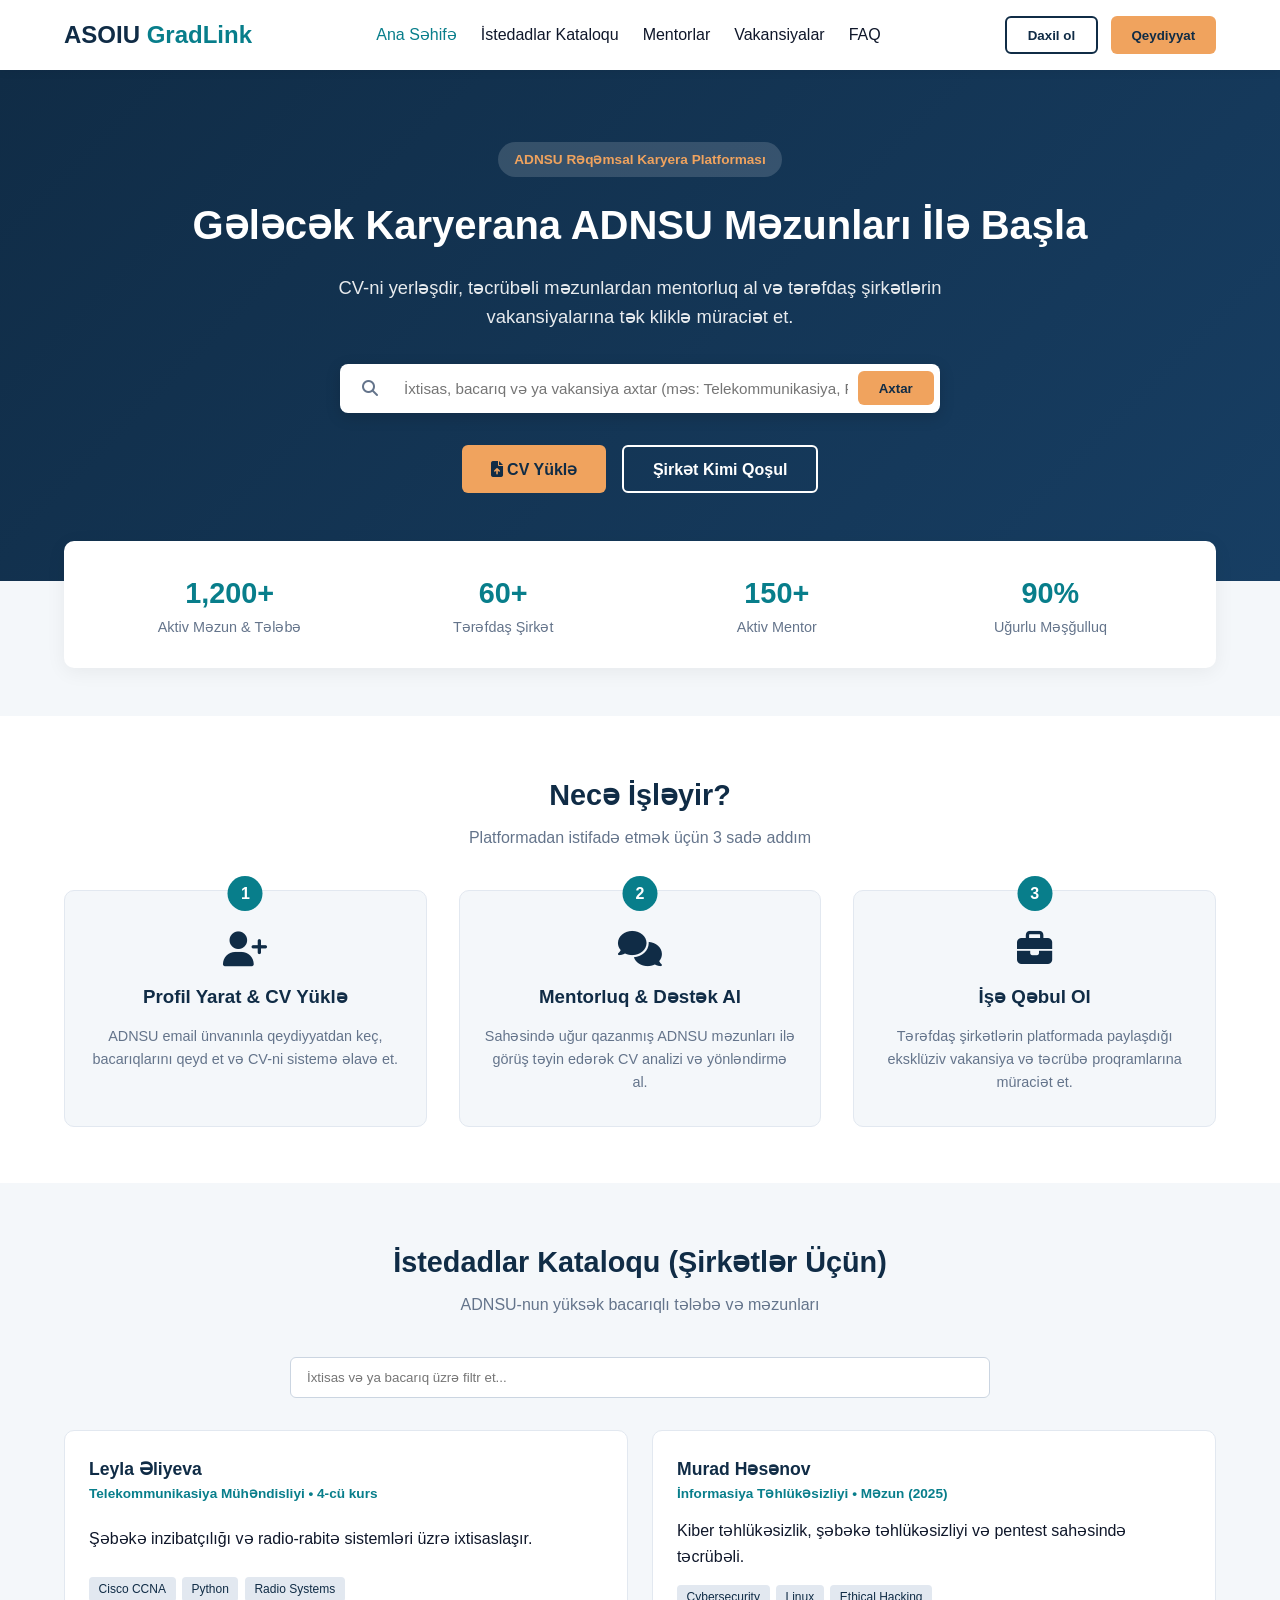
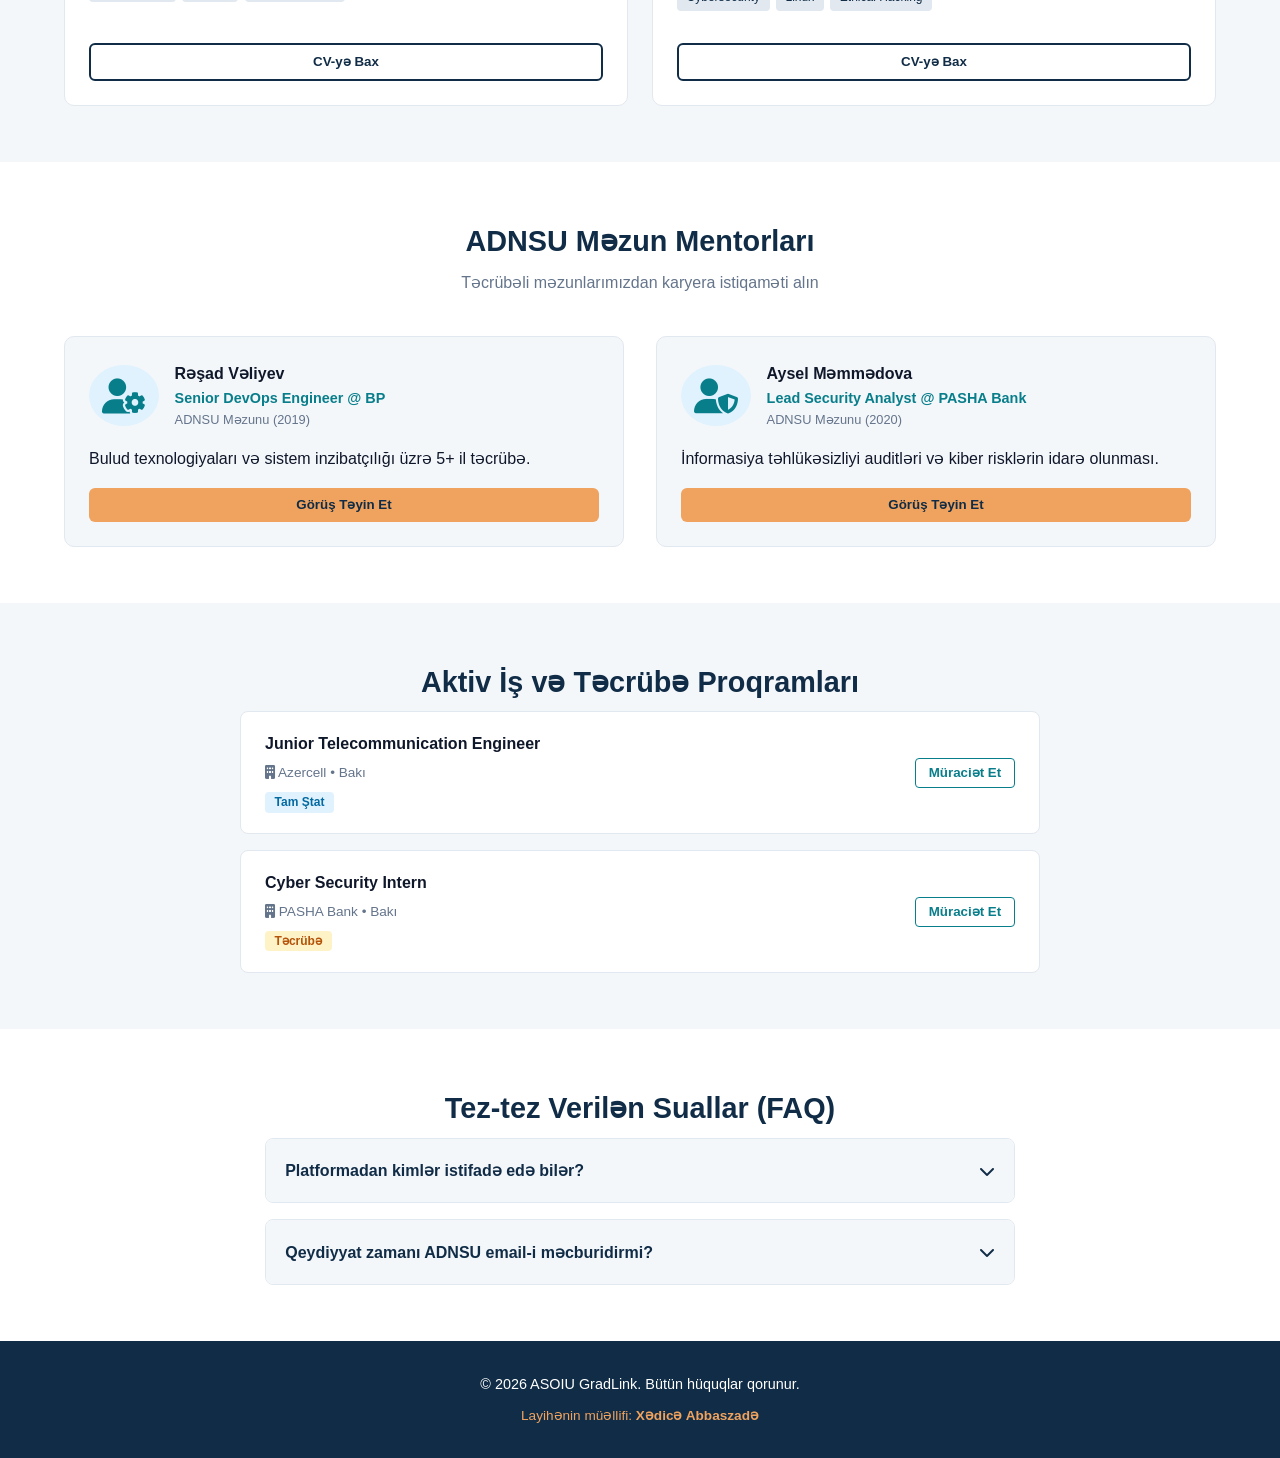
==== commit 4cdca9bc: "Update index.html" ====
--- a/index.html
+++ b/index.html
@@ -21,7 +21,6 @@
 
     <ul class="nav-links" id="nav-links">
       <li><a href="#hero" class="active">Ana Səhifə</a></li>
-      <li><a href="#how-it-works">Necə İşləyir?</a></li>
       <li><a href="#talents">İstedadlar Kataloqu</a></li>
       <li><a href="#mentors">Mentorlar</a></li>
       <li><a href="#vacancies">Vakansiyalar</a></li>
@@ -245,4 +244,4 @@
 
   <script src="script.js"></script>
 </body>
-</html>+</html>
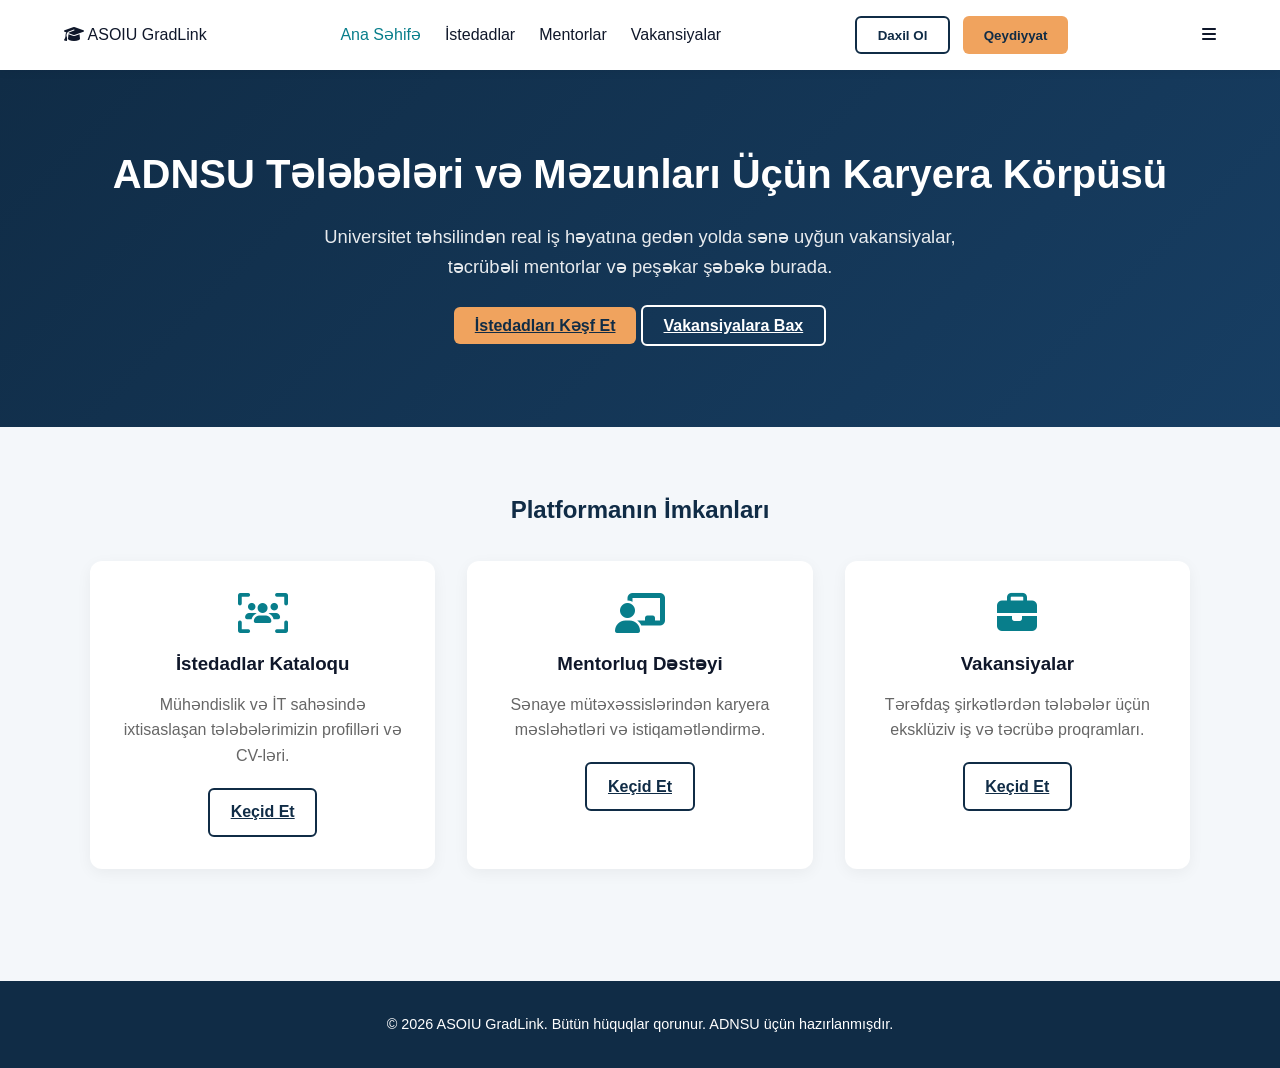
==== commit 086619df: "Update index.html" ====
--- a/index.html
+++ b/index.html
@@ -3,244 +3,83 @@
 <head>
   <meta charset="UTF-8">
   <meta name="viewport" content="width=device-width, initial-scale=1.0">
-  <title>ASOIU GradLink | Məzun və Karyera Portalı</title>
+  <title>ASOIU GradLink - Karyera və İstedad Platforması</title>
   <link rel="stylesheet" href="style.css">
+  <!-- FontAwesome for Icons -->
   <link rel="stylesheet" href="https://cdnjs.cloudflare.com/ajax/libs/font-awesome/6.4.0/css/all.min.css">
 </head>
 <body>
 
   <!-- Navbar -->
-  <nav class="navbar">
+  <header class="navbar">
     <div class="logo">
-      <h2>ASOIU <span>GradLink</span></h2>
+      <i class="fa-solid fa-graduation-cap"></i> ASOIU GradLink
     </div>
-    
-    <div class="menu-toggle" id="mobile-menu-btn">
-      <i class="fa-solid fa-bars"></i>
-    </div>
-
-    <ul class="nav-links" id="nav-links">
-      <li><a href="#hero" class="active">Ana Səhifə</a></li>
-      <li><a href="#talents">İstedadlar Kataloqu</a></li>
-      <li><a href="#mentors">Mentorlar</a></li>
-      <li><a href="#vacancies">Vakansiyalar</a></li>
-      <li><a href="#faq">FAQ</a></li>
-    </ul>
-
+    <nav class="nav-links" id="nav-links">
+      <a href="index.html" class="active">Ana Səhifə</a>
+      <a href="talents.html">İstedadlar</a>
+      <a href="mentors.html">Mentorlar</a>
+      <a href="vacancies.html">Vakansiyalar</a>
+    </nav>
     <div class="nav-buttons">
-      <button class="btn btn-outline" onclick="openModal('login')">Daxil ol</button>
+      <button class="btn btn-outline" onclick="openModal('login')">Daxil Ol</button>
       <button class="btn btn-accent" onclick="openModal('register')">Qeydiyyat</button>
     </div>
-  </nav>
-
-  <!-- Clean Minimal Hero Section -->
-  <header id="hero" class="hero">
-    <div class="hero-content">
-      <span class="hero-badge">ADNSU Rəqəmsal Karyera Platforması</span>
-      <h1>Gələcək Karyerana ADNSU Məzunları İlə Başla</h1>
-      <p>CV-ni yerləşdir, təcrübəli məzunlardan mentorluq al və tərəfdaş şirkətlərin vakansiyalarına tək kliklə müraciət et.</p>
-      
-      <div class="hero-search-box">
-        <i class="fa-solid fa-magnifying-glass search-icon"></i>
-        <input type="text" id="heroSearchInput" placeholder="İxtisas, bacarıq və ya vakansiya axtar (məs: Telekommunikasiya, Python)...">
-        <button class="btn btn-accent" onclick="searchFromHero()">Axtar</button>
-      </div>
-
-      <div class="hero-btns">
-        <button class="btn btn-accent btn-lg" onclick="openModal('cv-upload')"><i class="fa-solid fa-file-arrow-up"></i> CV Yüklə</button>
-        <button class="btn btn-outline-hero btn-lg" onclick="openModal('register')">Şirkət Kimi Qoşul</button>
-      </div>
+    <div class="mobile-menu-btn" id="mobile-menu-btn">
+      <i class="fa-solid fa-bars"></i>
     </div>
   </header>
 
-  <!-- Stats Bar -->
-  <section class="stats-bar">
-    <div class="stat-item">
-      <h3>1,200+</h3>
-      <p>Aktiv Məzun & Tələbə</p>
-    </div>
-    <div class="stat-item">
-      <h3>60+</h3>
-      <p>Tərəfdaş Şirkət</p>
-    </div>
-    <div class="stat-item">
-      <h3>150+</h3>
-      <p>Aktiv Mentor</p>
-    </div>
-    <div class="stat-item">
-      <h3>90%</h3>
-      <p>Uğurlu Məşğulluq</p>
-    </div>
-  </section>
-
-  <!-- Necə İşləyir? Section -->
-  <section id="how-it-works" class="how-section">
-    <h2 class="section-title">Necə İşləyir?</h2>
-    <p class="section-subtitle">Platformadan istifadə etmək üçün 3 sadə addım</p>
-    
-    <div class="steps-grid">
-      <div class="step-card">
-        <div class="step-num">1</div>
-        <i class="fa-solid fa-user-plus step-icon"></i>
-        <h3>Profil Yarat & CV Yüklə</h3>
-        <p>ADNSU email ünvanınla qeydiyyatdan keç, bacarıqlarını qeyd et və CV-ni sistemə əlavə et.</p>
-      </div>
-      <div class="step-card">
-        <div class="step-num">2</div>
-        <i class="fa-solid fa-comments step-icon"></i>
-        <h3>Mentorluq & Dəstək Al</h3>
-        <p>Sahəsində uğur qazanmış ADNSU məzunları ilə görüş təyin edərək CV analizi və yönləndirmə al.</p>
-      </div>
-      <div class="step-card">
-        <div class="step-num">3</div>
-        <i class="fa-solid fa-briefcase step-icon"></i>
-        <h3>İşə Qəbul Ol</h3>
-        <p>Tərəfdaş şirkətlərin platformada paylaşdığı eksklüziv vakansiya və təcrübə proqramlarına müraciət et.</p>
+  <!-- Hero Section -->
+  <section class="hero">
+    <div class="hero-content">
+      <h1>ADNSU Tələbələri və Məzunları Üçün Karyera Körpüsü</h1>
+      <p>Universitet təhsilindən real iş həyatına gedən yolda sənə uyğun vakansiyalar, təcrübəli mentorlar və peşəkar şəbəkə burada.</p>
+      <div class="hero-buttons">
+        <a href="talents.html" class="btn btn-accent">İstedadları Kəşf Et</a>
+        <a href="vacancies.html" class="btn btn-outline" style="border-color: white; color: white;">Vakansiyalara Bax</a>
       </div>
     </div>
   </section>
 
-  <!-- Məzunlar və Tələbələr Kataloqu -->
-  <section id="talents" class="talent-section">
-    <h2 class="section-title">İstedadlar Kataloqu (Şirkətlər Üçün)</h2>
-    <p class="section-subtitle">ADNSU-nun yüksək bacarıqlı tələbə və məzunları</p>
-    
-    <div class="filter-bar">
-      <input type="text" id="searchInput" placeholder="İxtisas və ya bacarıq üzrə filtr et..." onkeyup="filterTalents()">
-    </div>
-
-    <div class="students-grid" id="studentsGrid">
-      <div class="student-card" data-title="Telekommunikasiya Mühəndisliyi Python Networking">
-        <div class="student-header">
-          <h4>Leyla Əliyeva</h4>
-          <p class="student-major">Telekommunikasiya Mühəndisliyi • 4-cü kurs</p>
-        </div>
-        <p>Şəbəkə inzibatçılığı və radio-rabitə sistemləri üzrə ixtisaslaşır.</p>
-        <div class="skills-tags">
-          <span class="tag">Cisco CCNA</span>
-          <span class="tag">Python</span>
-          <span class="tag">Radio Systems</span>
-        </div>
-        <button class="btn btn-outline" style="width: 100%; margin-top: 1rem;" onclick="alert('CV baxış rejimi tezliklə aktiv olacaq.')">CV-yə Bax</button>
+  <!-- Features Summary -->
+  <section class="features" style="padding: 4rem 2rem; text-align: center;">
+    <h2 style="color: var(--primary); margin-bottom: 2rem;">Platformanın İmkanları</h2>
+    <div style="display: grid; grid-template-columns: repeat(auto-fit, minmax(280px, 1fr)); gap: 2rem; max-width: 1100px; margin: 0 auto;">
+      <div style="background: white; padding: 2rem; border-radius: 12px; box-shadow: 0 4px 15px rgba(0,0,0,0.05);">
+        <i class="fa-solid fa-users-viewfinder" style="font-size: 2.5rem; color: var(--teal); margin-bottom: 1rem;"></i>
+        <h3>İstedadlar Kataloqu</h3>
+        <p style="color: #666; margin-top: 0.8rem;">Mühəndislik və İT sahəsində ixtisaslaşan tələbələrimizin profilləri və CV-ləri.</p>
+        <a href="talents.html" class="btn btn-outline" style="margin-top: 1.2rem; display: inline-block;">Keçid Et</a>
       </div>
-
-      <div class="student-card" data-title="İnformasiya Təhlükəsizliyi Cybersecurity Linux">
-        <div class="student-header">
-          <h4>Murad Həsənov</h4>
-          <p class="student-major">İnformasiya Təhlükəsizliyi • Məzun (2025)</p>
-        </div>
-        <p>Kiber təhlükəsizlik, şəbəkə təhlükəsizliyi və pentest sahəsində təcrübəli.</p>
-        <div class="skills-tags">
-          <span class="tag">Cybersecurity</span>
-          <span class="tag">Linux</span>
-          <span class="tag">Ethical Hacking</span>
-        </div>
-        <button class="btn btn-outline" style="width: 100%; margin-top: 1rem;" onclick="alert('CV baxış rejimi tezliklə aktiv olacaq.')">CV-yə Bax</button>
+      <div style="background: white; padding: 2rem; border-radius: 12px; box-shadow: 0 4px 15px rgba(0,0,0,0.05);">
+        <i class="fa-solid fa-chalkboard-user" style="font-size: 2.5rem; color: var(--teal); margin-bottom: 1rem;"></i>
+        <h3>Mentorluq Dəstəyi</h3>
+        <p style="color: #666; margin-top: 0.8rem;">Sənaye mütəxəssislərindən karyera məsləhətləri və istiqamətləndirmə.</p>
+        <a href="mentors.html" class="btn btn-outline" style="margin-top: 1.2rem; display: inline-block;">Keçid Et</a>
+      </div>
+      <div style="background: white; padding: 2rem; border-radius: 12px; box-shadow: 0 4px 15px rgba(0,0,0,0.05);">
+        <i class="fa-solid fa-briefcase" style="font-size: 2.5rem; color: var(--teal); margin-bottom: 1rem;"></i>
+        <h3>Vakansiyalar</h3>
+        <p style="color: #666; margin-top: 0.8rem;">Tərəfdaş şirkətlərdən tələbələr üçün eksklüziv iş və təcrübə proqramları.</p>
+        <a href="vacancies.html" class="btn btn-outline" style="margin-top: 1.2rem; display: inline-block;">Keçid Et</a>
       </div>
     </div>
   </section>
 
-  <!-- Mentors Section -->
-  <section id="mentors" class="mentors-section">
-    <h2 class="section-title">ADNSU Məzun Mentorları</h2>
-    <p class="section-subtitle">Təcrübəli məzunlarımızdan karyera istiqaməti alın</p>
-
-    <div class="mentors-grid">
-      <div class="mentor-card">
-        <div class="mentor-info">
-          <i class="fa-solid fa-user-gear mentor-avatar"></i>
-          <div>
-            <h4>Rəşad Vəliyev</h4>
-            <p class="mentor-role">Senior DevOps Engineer @ BP</p>
-            <p class="mentor-grad">ADNSU Məzunu (2019)</p>
-          </div>
-        </div>
-        <p class="mentor-bio">Bulud texnologiyaları və sistem inzibatçılığı üzrə 5+ il təcrübə.</p>
-        <button class="btn btn-accent-sm" onclick="alert('Mentorla sessiya təyin etmək üçün giriş edin.')">Görüş Təyin Et</button>
-      </div>
-
-      <div class="mentor-card">
-        <div class="mentor-info">
-          <i class="fa-solid fa-user-shield mentor-avatar"></i>
-          <div>
-            <h4>Aysel Məmmədova</h4>
-            <p class="mentor-role">Lead Security Analyst @ PASHA Bank</p>
-            <p class="mentor-grad">ADNSU Məzunu (2020)</p>
-          </div>
-        </div>
-        <p class="mentor-bio">İnformasiya təhlükəsizliyi auditləri və kiber risklərin idarə olunması.</p>
-        <button class="btn btn-accent-sm" onclick="alert('Mentorla sessiya təyin etmək üçün giriş edin.')">Görüş Təyin Et</button>
-      </div>
+  <!-- Modal Component -->
+  <div class="modal" id="modal">
+    <div class="modal-content">
+      <span class="close-btn" onclick="closeModal()">&times;</span>
+      <h3 id="modal-title" style="color: var(--primary); margin-bottom: 1.5rem;">Giriş</h3>
+      <form id="modal-form" onsubmit="handleFormSubmit(event)"></form>
     </div>
-  </section>
-
-  <!-- Vacancies Section -->
-  <section id="vacancies" class="vacancies">
-    <h2 class="section-title">Aktiv İş və Təcrübə Proqramları</h2>
-    <div class="job-list">
-      <div class="job-card">
-        <div>
-          <h4>Junior Telecommunication Engineer</h4>
-          <p class="company-name"><i class="fa-solid fa-building"></i> Azercell • Bakı</p>
-          <span class="badge">Tam Ştat</span>
-        </div>
-        <button class="btn btn-outline-sm" onclick="alert('Müraciətiniz qeydə alındı!')">Müraciət Et</button>
-      </div>
-
-      <div class="job-card">
-        <div>
-          <h4>Cyber Security Intern</h4>
-          <p class="company-name"><i class="fa-solid fa-building"></i> PASHA Bank • Bakı</p>
-          <span class="badge badge-intern">Təcrübə</span>
-        </div>
-        <button class="btn btn-outline-sm" onclick="alert('Müraciətiniz qeydə alındı!')">Müraciət Et</button>
-      </div>
-    </div>
-  </section>
-
-  <!-- FAQ Section -->
-  <section id="faq" class="faq-section">
-    <h2 class="section-title">Tez-tez Verilən Suallar (FAQ)</h2>
-    <div class="faq-accordion">
-      <div class="faq-item">
-        <div class="faq-question" onclick="toggleFaq(this)">
-          <h4>Platformadan kimlər istifadə edə bilər?</h4>
-          <i class="fa-solid fa-chevron-down"></i>
-        </div>
-        <div class="faq-answer">
-          <p>ASOIU GradLink platformasından sırf ADNSU tələbələri, məzunları, universitet tərəfdaşı olan şirkətlər və mentorlar istifadə edə bilər.</p>
-        </div>
-      </div>
-
-      <div class="faq-item">
-        <div class="faq-question" onclick="toggleFaq(this)">
-          <h4>Qeydiyyat zamanı ADNSU email-i məcburidirmi?</h4>
-          <i class="fa-solid fa-chevron-down"></i>
-        </div>
-        <div class="faq-answer">
-          <p>Bəli, təhlükəsizlik və tələbə verification (təsdiqlənmə) üçün istifadəçilərin korporativ student@asoiu.edu.az email ünvanı tələb olunur.</p>
-        </div>
-      </div>
-    </div>
-  </section>
+  </div>
 
   <!-- Footer -->
-  <footer>
-    <div class="footer-content">
-      <p>&copy; 2026 ASOIU GradLink. Bütün hüquqlar qorunur.</p>
-      <p class="creator-credit">Layihənin müəllifi: <strong>Xədicə Abbaszadə</strong></p>
-    </div>
+  <footer style="background: var(--primary); color: white; text-align: center; padding: 2rem; margin-top: 3rem;">
+    <p>&copy; 2026 ASOIU GradLink. Bütün hüquqlar qorunur. ADNSU üçün hazırlanmışdır.</p>
   </footer>
-
-  <!-- Dynamic Modal -->
-  <div id="modal" class="modal">
-    <div class="modal-content">
-      <span class="close-btn" onclick="closeModal()">&times;</span>
-      <h3 id="modal-title">Daxil Ol</h3>
-      <form id="modal-form" class="modal-form" onsubmit="handleFormSubmit(event)">
-      </form>
-    </div>
-  </div>
 
   <script src="script.js"></script>
 </body>
